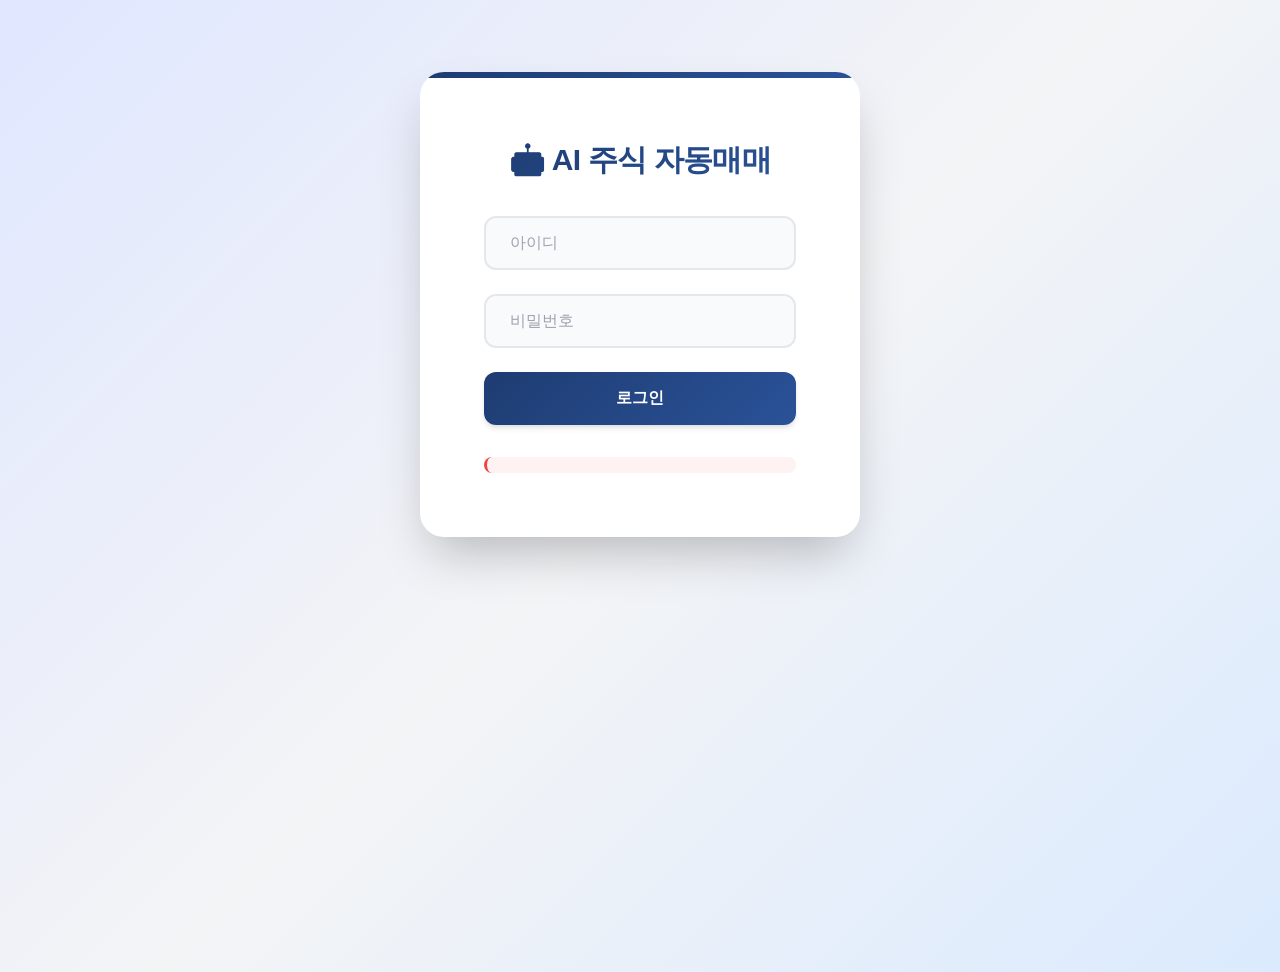
==== frontend/index.html @ d91a64de "feat: DART API 통합 및 프로젝트 구조 정리 ## 주요 변경사항  ### 1. DART API 재무제표 분석 시스템 구현 - 종목 검색 및 자동완성 기능 (2글자 이상)" ====
<!DOCTYPE html>
<html lang="ko">
<head>
    <meta charset="UTF-8">
    <meta name="viewport" content="width=device-width, initial-scale=1.0">
    <title>AI 주식 자동매매 시스템</title>

    <!-- Google Fonts - Inter for modern typography -->
    <link rel="preconnect" href="https://fonts.googleapis.com">
    <link rel="preconnect" href="https://fonts.gstatic.com" crossorigin>
    <link href="https://fonts.googleapis.com/css2?family=Inter:wght@300;400;500;600;700;800&display=swap" rel="stylesheet">

    <!-- Design System CSS (in order) -->
    <link rel="stylesheet" href="../design-tokens.css">
    <link rel="stylesheet" href="../components.css">
    <link rel="stylesheet" href="styles.css">
</head>
<body>
    <!-- 로그인 페이지 -->
    <div id="loginPage" class="page active">
        <div class="login-container">
            <h1>🤖 AI 주식 자동매매</h1>
            <div class="login-form">
                <input type="text" id="username" placeholder="아이디" autocomplete="username">
                <input type="password" id="password" placeholder="비밀번호" autocomplete="current-password">
                <button onclick="login()">로그인</button>
                <div id="loginError" class="error-message"></div>
            </div>
        </div>
    </div>

    <!-- 메인 대시보드 -->
    <div id="mainPage" class="page">
        <nav class="navbar">
            <h1>🤖 AI 주식 자동매매</h1>
            <div class="nav-buttons">
                <button onclick="showTab('dashboard')">대시보드</button>
                <button onclick="showTab('trading')">매매</button>
                <button onclick="showTab('recommendations')">추천 종목</button>
                <button onclick="showTab('strategy')">전략 설정</button>
                <button onclick="showTab('news')">뉴스</button>
                <button onclick="showTab('other')">기타</button>
                <button onclick="logout()">로그아웃</button>
            </div>
        </nav>

        <!-- 대시보드 탭 -->
        <div id="dashboardTab" class="tab active">
            <div class="container">
                <h2>📊 계좌 정보</h2>
                <div class="account-summary" id="accountSummary">
                    <div class="summary-card">
                        <h3>💰 총 평가금액</h3>
                        <p id="totalValue">-</p>
                    </div>
                    <div class="summary-card">
                        <h3>💵 예수금</h3>
                        <p id="cashBalance">-</p>
                    </div>
                    <div class="summary-card">
                        <h3>📈 총 손익</h3>
                        <p id="totalProfitLoss">-</p>
                    </div>
                </div>

                <h2>📦 보유 종목</h2>
                <button onclick="loadPositions()" class="refresh-btn">새로고침</button>
                <div class="positions-list" id="positionsList">
                    <p class="loading">데이터 로딩 중...</p>
                </div>
            </div>
        </div>

        <!-- 매매 탭 -->
        <div id="tradingTab" class="tab">
            <div class="container">
                <h2>🔍 종목 분석 및 매매</h2>

                <div class="trading-form">
                    <h3>매수 분석</h3>
                    <input type="text" id="buyStockCode" placeholder="종목코드 (예: 005930)">
                    <input type="text" id="buyStockName" placeholder="종목명 (예: 삼성전자)">
                    <button onclick="analyzeBuy()">AI 매수 분석</button>

                    <div id="buyAnalysisResult" class="analysis-result"></div>

                    <div id="buyExecuteSection" class="execute-section" style="display: none;">
                        <h4>매수 실행</h4>
                        <input type="number" id="buyQuantity" placeholder="수량">
                        <input type="number" id="buyPrice" placeholder="가격 (0 = 시장가)">
                        <button onclick="executeBuy()" class="execute-btn">매수 실행</button>
                    </div>
                </div>

                <hr>

                <div class="trading-form">
                    <h3>매도 분석</h3>
                    <p>보유 종목 목록에서 선택하세요:</p>
                    <select id="sellPositionSelect" onchange="loadPositionForSell()">
                        <option value="">종목 선택</option>
                    </select>
                    <button onclick="analyzeSell()">AI 매도 분석</button>

                    <div id="sellAnalysisResult" class="analysis-result"></div>

                    <div id="sellExecuteSection" class="execute-section" style="display: none;">
                        <h4>매도 실행</h4>
                        <input type="number" id="sellQuantity" placeholder="수량">
                        <input type="number" id="sellPrice" placeholder="가격 (0 = 시장가)">
                        <button onclick="executeSell()" class="execute-btn sell-btn">매도 실행</button>
                    </div>
                </div>
            </div>
        </div>

        <!-- 추천 종목 탭 -->
        <div id="recommendationsTab" class="tab">
            <div class="container">
                <h2>💡 AI 추천 종목</h2>
                <button onclick="loadRecommendations()" class="refresh-btn">추천 종목 분석</button>

                <div id="recommendationsContainer" class="recommendations-container">
                    <p class="loading">추천 종목 분석 버튼을 클릭해주세요.</p>
                </div>
            </div>
        </div>

        <!-- 전략 설정 탭 -->
        <div id="strategyTab" class="tab">
            <div class="container">
                <h2>🎯 매매 전략 설정</h2>

                <!-- 전략 기간별 서브 탭 -->
                <div class="strategy-tabs">
                    <button class="strategy-tab-btn active" onclick="showStrategySubTab('short')">⚡ 단기 매매</button>
                    <button class="strategy-tab-btn" onclick="showStrategySubTab('medium')">📊 중기 매매</button>
                    <button class="strategy-tab-btn" onclick="showStrategySubTab('long')">📈 장기 매매</button>
                </div>

                <!-- 단기 매매 전략 -->
                <div id="shortStrategyTab" class="strategy-content active">
                    <h3>⚡ 단기 매매 전략</h3>

                    <div class="strategy-type-section">
                        <h4>1. 데이트레이딩 (Day Trading)</h4>
                        <div class="strategy-explanation">
                            <p><strong>개요:</strong> 당일 매수와 매도를 완결하는 초단기 매매 전략입니다. 장중 가격 변동을 활용하여 수익을 추구합니다.</p>

                            <p><strong>특징:</strong></p>
                            <ul>
                                <li>보유 기간: 몇 분 ~ 몇 시간 (당일 청산)</li>
                                <li>목표 수익률: 1~3%</li>
                                <li>거래 빈도: 매우 높음 (하루 여러 번)</li>
                                <li>리스크 수준: 중간 (빠른 손절 필요)</li>
                            </ul>

                            <p><strong>주요 지표:</strong></p>
                            <ul>
                                <li>실시간 가격 움직임 (틱 차트)</li>
                                <li>거래량 급증 포착</li>
                                <li>단기 이동평균선 (5분, 15분)</li>
                                <li>호가창 분석 (매수/매도 잔량)</li>
                            </ul>

                            <div class="strategy-settings">
                                <h5>⚙️ 데이트레이딩 설정</h5>
                                <div class="setting-group">
                                    <label>목표 수익률 (%):</label>
                                    <input type="number" id="daytrading_target" min="0.5" max="10" step="0.5" value="2">
                                    <span class="setting-help">목표 수익률 도달 시 익절</span>
                                </div>
                                <div class="setting-group">
                                    <label>손절 기준 (%):</label>
                                    <input type="number" id="daytrading_stoploss" min="-10" max="0" step="0.5" value="-1">
                                    <span class="setting-help">손실률 도달 시 즉시 손절</span>
                                </div>
                                <div class="setting-group">
                                    <label>거래량 증가율 임계값 (%):</label>
                                    <input type="number" id="daytrading_volume" min="50" max="500" step="50" value="200">
                                    <span class="setting-help">평균 거래량 대비 증가율</span>
                                </div>
                                <div class="setting-group">
                                    <label>최대 보유 시간 (분):</label>
                                    <input type="number" id="daytrading_maxtime" min="30" max="360" step="30" value="240">
                                    <span class="setting-help">이 시간 경과 시 강제 청산</span>
                                </div>
                            </div>
                        </div>
                    </div>

                    <div class="strategy-type-section">
                        <h4>2. 스캘핑 (Scalping)</h4>
                        <div class="strategy-explanation">
                            <p><strong>개요:</strong> 수초~수분 내 작은 가격 변동으로 반복 수익을 추구하는 초단기 매매입니다.</p>

                            <p><strong>특징:</strong></p>
                            <ul>
                                <li>보유 기간: 수초 ~ 수분</li>
                                <li>목표 수익률: 0.1~1%</li>
                                <li>거래 빈도: 매우 매우 높음 (하루 수십~수백 번)</li>
                                <li>리스크 수준: 낮음 (매우 짧은 보유)</li>
                            </ul>

                            <p><strong>주요 지표:</strong></p>
                            <ul>
                                <li>호가 스프레드 분석</li>
                                <li>초단기 가격 모멘텀</li>
                                <li>체결 강도</li>
                                <li>1분/3분 차트</li>
                            </ul>

                            <div class="strategy-settings">
                                <h5>⚙️ 스캘핑 설정</h5>
                                <div class="setting-group">
                                    <label>목표 수익률 (%):</label>
                                    <input type="number" id="scalping_target" min="0.1" max="3" step="0.1" value="0.5">
                                    <span class="setting-help">작은 수익을 반복적으로 획득</span>
                                </div>
                                <div class="setting-group">
                                    <label>손절 기준 (%):</label>
                                    <input type="number" id="scalping_stoploss" min="-3" max="0" step="0.1" value="-0.3">
                                    <span class="setting-help">빠른 손절이 핵심</span>
                                </div>
                                <div class="setting-group">
                                    <label>최대 보유 시간 (초):</label>
                                    <input type="number" id="scalping_maxtime" min="30" max="600" step="30" value="180">
                                    <span class="setting-help">초단위로 관리</span>
                                </div>
                                <div class="setting-group">
                                    <label>호가 스프레드 최대값 (원):</label>
                                    <input type="number" id="scalping_spread" min="10" max="1000" step="10" value="100">
                                    <span class="setting-help">스프레드가 너무 크면 진입 안함</span>
                                </div>
                            </div>
                        </div>
                    </div>

                    <div class="strategy-type-section">
                        <h4>3. 스윙 트레이딩 (Swing Trading)</h4>
                        <div class="strategy-explanation">
                            <p><strong>개요:</strong> 수일~수주간 가격의 스윙(변동)을 포착하여 수익을 추구하는 전략입니다.</p>

                            <p><strong>특징:</strong></p>
                            <ul>
                                <li>보유 기간: 2일 ~ 2주</li>
                                <li>목표 수익률: 5~15%</li>
                                <li>거래 빈도: 보통 (주 1~3회)</li>
                                <li>리스크 수준: 중간</li>
                            </ul>

                            <p><strong>주요 지표:</strong></p>
                            <ul>
                                <li>일봉 차트 분석</li>
                                <li>이동평균선 (20일, 60일)</li>
                                <li>RSI, MACD 등 기술적 지표</li>
                                <li>지지선/저항선</li>
                                <li>패턴 분석 (삼각수렴, 헤드앤숄더 등)</li>
                            </ul>

                            <div class="strategy-settings">
                                <h5>⚙️ 스윙 트레이딩 설정</h5>
                                <div class="setting-group">
                                    <label>목표 수익률 (%):</label>
                                    <input type="number" id="swing_target" min="3" max="30" step="1" value="10">
                                    <span class="setting-help">중기 목표 수익률</span>
                                </div>
                                <div class="setting-group">
                                    <label>손절 기준 (%):</label>
                                    <input type="number" id="swing_stoploss" min="-20" max="0" step="1" value="-5">
                                    <span class="setting-help">추세 이탈 시 손절</span>
                                </div>
                                <div class="setting-group">
                                    <label>최대 보유 일수:</label>
                                    <input type="number" id="swing_maxdays" min="1" max="30" step="1" value="14">
                                    <span class="setting-help">이 기간 경과 시 재평가</span>
                                </div>
                                <div class="setting-group">
                                    <label>RSI 과매수 기준:</label>
                                    <input type="number" id="swing_rsi_high" min="60" max="90" step="5" value="70">
                                    <span class="setting-help">RSI가 이 값 이상이면 과매수</span>
                                </div>
                                <div class="setting-group">
                                    <label>RSI 과매도 기준:</label>
                                    <input type="number" id="swing_rsi_low" min="10" max="40" step="5" value="30">
                                    <span class="setting-help">RSI가 이 값 이하이면 과매도</span>
                                </div>
                            </div>
                        </div>
                    </div>
                </div>

                <!-- 중기 매매 전략 -->
                <div id="mediumStrategyTab" class="strategy-content">
                    <h3>📊 중기 매매 전략</h3>

                    <div class="strategy-type-section">
                        <h4>1. 추세 추종 전략 (Trend Following)</h4>
                        <div class="strategy-explanation">
                            <p><strong>개요:</strong> 확립된 추세를 따라가며 중기적 수익을 추구하는 전략입니다.</p>

                            <p><strong>특징:</strong></p>
                            <ul>
                                <li>보유 기간: 2주 ~ 3개월</li>
                                <li>목표 수익률: 15~30%</li>
                                <li>거래 빈도: 낮음 (월 1~2회)</li>
                                <li>리스크 수준: 중간~높음</li>
                            </ul>

                            <p><strong>주요 지표:</strong></p>
                            <ul>
                                <li>중기 이동평균선 (60일, 120일)</li>
                                <li>추세선 분석</li>
                                <li>거래량 추세</li>
                                <li>주봉/월봉 차트</li>
                            </ul>

                            <div class="strategy-settings">
                                <h5>⚙️ 추세 추종 설정</h5>
                                <div class="setting-group">
                                    <label>목표 수익률 (%):</label>
                                    <input type="number" id="trend_target" min="10" max="50" step="5" value="20">
                                    <span class="setting-help">중기 목표</span>
                                </div>
                                <div class="setting-group">
                                    <label>손절 기준 (%):</label>
                                    <input type="number" id="trend_stoploss" min="-30" max="0" step="1" value="-10">
                                    <span class="setting-help">추세 전환 시 손절</span>
                                </div>
                                <div class="setting-group">
                                    <label>최대 보유 기간 (주):</label>
                                    <input type="number" id="trend_maxweeks" min="2" max="24" step="1" value="12">
                                    <span class="setting-help">주 단위 관리</span>
                                </div>
                                <div class="setting-group">
                                    <label>이동평균선 단기 (일):</label>
                                    <input type="number" id="trend_ma_short" min="10" max="100" step="10" value="60">
                                    <span class="setting-help">단기 추세 파악</span>
                                </div>
                                <div class="setting-group">
                                    <label>이동평균선 장기 (일):</label>
                                    <input type="number" id="trend_ma_long" min="100" max="300" step="20" value="120">
                                    <span class="setting-help">장기 추세 파악</span>
                                </div>
                            </div>
                        </div>
                    </div>

                    <div class="strategy-type-section">
                        <h4>2. 모멘텀 전략 (Momentum Strategy)</h4>
                        <div class="strategy-explanation">
                            <p><strong>개요:</strong> 강한 상승세를 보이는 종목에 투자하여 모멘텀을 활용합니다.</p>

                            <p><strong>특징:</strong></p>
                            <ul>
                                <li>보유 기간: 1주 ~ 2개월</li>
                                <li>목표 수익률: 20~40%</li>
                                <li>거래 빈도: 보통</li>
                                <li>리스크 수준: 높음</li>
                            </ul>

                            <p><strong>주요 지표:</strong></p>
                            <ul>
                                <li>상대 강도 (RS)</li>
                                <li>가격 모멘텀</li>
                                <li>거래량 폭증</li>
                                <li>신고가 갱신</li>
                            </ul>

                            <div class="strategy-settings">
                                <h5>⚙️ 모멘텀 전략 설정</h5>
                                <div class="setting-group">
                                    <label>목표 수익률 (%):</label>
                                    <input type="number" id="momentum_target" min="15" max="100" step="5" value="30">
                                    <span class="setting-help">공격적 목표</span>
                                </div>
                                <div class="setting-group">
                                    <label>손절 기준 (%):</label>
                                    <input type="number" id="momentum_stoploss" min="-30" max="0" step="1" value="-12">
                                    <span class="setting-help">변동성 고려한 손절</span>
                                </div>
                                <div class="setting-group">
                                    <label>모멘텀 기간 (일):</label>
                                    <input type="number" id="momentum_period" min="10" max="90" step="10" value="30">
                                    <span class="setting-help">이 기간 동안의 수익률로 모멘텀 측정</span>
                                </div>
                                <div class="setting-group">
                                    <label>최소 모멘텀 (%):</label>
                                    <input type="number" id="momentum_threshold" min="5" max="50" step="5" value="15">
                                    <span class="setting-help">진입 최소 조건</span>
                                </div>
                            </div>
                        </div>
                    </div>
                </div>

                <!-- 장기 매매 전략 -->
                <div id="longStrategyTab" class="strategy-content">
                    <h3>📈 장기 매매 전략</h3>

                    <div class="strategy-type-section">
                        <h4>1. 가치 투자 (Value Investing)</h4>
                        <div class="strategy-explanation">
                            <p><strong>개요:</strong> 기업의 내재 가치 대비 저평가된 종목을 발굴하여 장기 보유합니다.</p>

                            <p><strong>특징:</strong></p>
                            <ul>
                                <li>보유 기간: 6개월 ~ 수년</li>
                                <li>목표 수익률: 50~200%</li>
                                <li>거래 빈도: 매우 낮음 (분기 1~2회)</li>
                                <li>리스크 수준: 낮음~중간</li>
                            </ul>

                            <p><strong>주요 지표:</strong></p>
                            <ul>
                                <li>PER (주가수익비율)</li>
                                <li>PBR (주가순자산비율)</li>
                                <li>ROE (자기자본이익률)</li>
                                <li>배당수익률</li>
                                <li>재무제표 분석</li>
                            </ul>

                            <div class="strategy-settings">
                                <h5>⚙️ 가치 투자 설정</h5>
                                <div class="setting-group">
                                    <label>목표 수익률 (%):</label>
                                    <input type="number" id="value_target" min="30" max="300" step="10" value="100">
                                    <span class="setting-help">장기 목표</span>
                                </div>
                                <div class="setting-group">
                                    <label>손절 기준 (%):</label>
                                    <input type="number" id="value_stoploss" min="-50" max="0" step="5" value="-30">
                                    <span class="setting-help">펀더멘털 훼손 시</span>
                                </div>
                                <div class="setting-group">
                                    <label>최대 PER:</label>
                                    <input type="number" id="value_per_max" min="5" max="30" step="1" value="15">
                                    <span class="setting-help">이 값 이하일 때 저평가로 판단</span>
                                </div>
                                <div class="setting-group">
                                    <label>최대 PBR:</label>
                                    <input type="number" id="value_pbr_max" min="0.5" max="3" step="0.1" value="1.5">
                                    <span class="setting-help">순자산 대비 저평가 기준</span>
                                </div>
                                <div class="setting-group">
                                    <label>최소 ROE (%):</label>
                                    <input type="number" id="value_roe_min" min="5" max="30" step="1" value="10">
                                    <span class="setting-help">수익성 기준</span>
                                </div>
                                <div class="setting-group">
                                    <label>최소 배당수익률 (%):</label>
                                    <input type="number" id="value_dividend_min" min="0" max="10" step="0.5" value="2">
                                    <span class="setting-help">배당 선호도</span>
                                </div>
                            </div>
                        </div>
                    </div>

                    <div class="strategy-type-section">
                        <h4>2. 성장주 투자 (Growth Investing)</h4>
                        <div class="strategy-explanation">
                            <p><strong>개요:</strong> 높은 성장 잠재력을 가진 기업에 장기 투자합니다.</p>

                            <p><strong>특징:</strong></p>
                            <ul>
                                <li>보유 기간: 1년 ~ 수년</li>
                                <li>목표 수익률: 100~500%</li>
                                <li>거래 빈도: 매우 낮음</li>
                                <li>리스크 수준: 중간~높음</li>
                            </ul>

                            <p><strong>주요 지표:</strong></p>
                            <ul>
                                <li>매출 성장률</li>
                                <li>영업이익 증가율</li>
                                <li>시장 점유율 확대</li>
                                <li>신기술/신제품 개발</li>
                                <li>산업 성장성</li>
                            </ul>

                            <div class="strategy-settings">
                                <h5>⚙️ 성장주 투자 설정</h5>
                                <div class="setting-group">
                                    <label>목표 수익률 (%):</label>
                                    <input type="number" id="growth_target" min="50" max="1000" step="50" value="200">
                                    <span class="setting-help">장기 고수익 목표</span>
                                </div>
                                <div class="setting-group">
                                    <label>손절 기준 (%):</label>
                                    <input type="number" id="growth_stoploss" min="-50" max="0" step="5" value="-40">
                                    <span class="setting-help">성장 스토리 붕괴 시</span>
                                </div>
                                <div class="setting-group">
                                    <label>최소 매출 성장률 (%):</label>
                                    <input type="number" id="growth_revenue_min" min="10" max="100" step="5" value="20">
                                    <span class="setting-help">연평균 매출 성장률</span>
                                </div>
                                <div class="setting-group">
                                    <label>최소 영업이익 성장률 (%):</label>
                                    <input type="number" id="growth_profit_min" min="15" max="150" step="5" value="30">
                                    <span class="setting-help">수익성 개선 속도</span>
                                </div>
                                <div class="setting-group">
                                    <label>최소 보유 기간 (개월):</label>
                                    <input type="number" id="growth_min_holding" min="6" max="60" step="6" value="12">
                                    <span class="setting-help">단기 변동 무시</span>
                                </div>
                            </div>
                        </div>
                    </div>

                    <div class="strategy-type-section">
                        <h4>3. 배당 투자 (Dividend Investing)</h4>
                        <div class="strategy-explanation">
                            <p><strong>개요:</strong> 안정적인 배당 수익과 복리 효과를 추구하는 장기 전략입니다.</p>

                            <p><strong>특징:</strong></p>
                            <ul>
                                <li>보유 기간: 2년 ~ 영구 보유</li>
                                <li>목표 수익률: 연 8~15% (배당 포함)</li>
                                <li>거래 빈도: 극히 낮음</li>
                                <li>리스크 수준: 낮음</li>
                            </ul>

                            <p><strong>주요 지표:</strong></p>
                            <ul>
                                <li>배당수익률</li>
                                <li>배당 성장률</li>
                                <li>배당 지급 이력</li>
                                <li>현금흐름 안정성</li>
                            </ul>

                            <div class="strategy-settings">
                                <h5>⚙️ 배당 투자 설정</h5>
                                <div class="setting-group">
                                    <label>최소 배당수익률 (%):</label>
                                    <input type="number" id="dividend_yield_min" min="2" max="10" step="0.5" value="4">
                                    <span class="setting-help">진입 기준</span>
                                </div>
                                <div class="setting-group">
                                    <label>배당성향 최소 (%):</label>
                                    <input type="number" id="dividend_payout_min" min="20" max="80" step="10" value="30">
                                    <span class="setting-help">배당 지속 가능성</span>
                                </div>
                                <div class="setting-group">
                                    <label>배당성향 최대 (%):</label>
                                    <input type="number" id="dividend_payout_max" min="40" max="100" step="10" value="70">
                                    <span class="setting-help">너무 높으면 위험</span>
                                </div>
                                <div class="setting-group">
                                    <label>최소 배당 지급 연수:</label>
                                    <input type="number" id="dividend_years_min" min="3" max="30" step="1" value="5">
                                    <span class="setting-help">배당 안정성 확인</span>
                                </div>
                            </div>
                        </div>
                    </div>
                </div>

                <div class="strategy-actions">
                    <button onclick="saveAllStrategySettings()" class="save-btn">💾 모든 전략 설정 저장</button>
                    <button onclick="loadAllStrategySettings()" class="refresh-btn">🔄 설정 불러오기</button>
                    <button onclick="resetAllStrategySettings()" class="reset-btn">↺ 기본값으로 초기화</button>
                </div>

                <div id="strategySettingsMessage" class="settings-message"></div>

                <div class="strategy-info">
                    <h3>ℹ️ 전략 선택 가이드</h3>
                    <ul>
                        <li><strong>단기 매매:</strong> 활발한 시장 참여와 빠른 의사결정이 필요합니다. 거래 비용과 세금을 고려해야 합니다.</li>
                        <li><strong>중기 매매:</strong> 추세를 따르며 적절한 타이밍에 진입/청산합니다. 인내심이 필요합니다.</li>
                        <li><strong>장기 매매:</strong> 기업의 펀더멘털을 중시하며, 단기 변동에 흔들리지 않는 투자 철학이 필요합니다.</li>
                        <li>각 전략은 독립적으로 사용하거나, 포트폴리오를 분산하여 병행할 수 있습니다.</li>
                        <li>본인의 투자 성향, 가용 시간, 리스크 허용도를 고려하여 선택하세요.</li>
                    </ul>
                </div>

                <h2>⚙️ 기본 전략 변수 설정</h2>

                <div class="strategy-section">
                    <h3>💰 매수 전략</h3>
                    <div class="strategy-explanation">
                        <h4>전략 개요</h4>
                        <p>AI 기반 매수 전략은 Claude AI를 활용하여 실시간 시장 데이터와 기술적 지표를 분석합니다.</p>

                        <h4>주요 판단 근거</h4>
                        <ul>
                            <li><strong>기술적 분석:</strong> 현재가, 등락률, 거래량, 고가/저가/시가 등을 종합 분석</li>
                            <li><strong>거래량 분석:</strong> 비정상적인 거래량 증가 또는 감소 패턴 감지</li>
                            <li><strong>가격 추세:</strong> 단기/중기 가격 추세와 모멘텀 평가</li>
                            <li><strong>리스크 관리:</strong> 계좌 잔고, 최대 포지션 크기, 분산 투자 원칙 준수</li>
                            <li><strong>시장 상황:</strong> 전반적인 시장 심리와 뉴스 반영</li>
                        </ul>

                        <h4>매수 조건</h4>
                        <ul>
                            <li>계좌 잔고 내에서 매수 가능</li>
                            <li>최대 포지션 크기를 초과하지 않음</li>
                            <li>최대 보유 종목 수를 초과하지 않음</li>
                            <li>기술적 지표가 긍정적</li>
                            <li>리스크 대비 기대 수익률이 적절</li>
                        </ul>
                    </div>
                </div>

                <div class="strategy-section">
                    <h3>💸 매도 전략</h3>
                    <div class="strategy-explanation">
                        <h4>전략 개요</h4>
                        <p>보유 종목의 수익률과 시장 상황을 실시간 분석하여 최적의 매도 타이밍을 제안합니다.</p>

                        <h4>주요 판단 근거</h4>
                        <ul>
                            <li><strong>수익률 분석:</strong> 현재 수익률과 목표 수익률 비교</li>
                            <li><strong>손익 관리:</strong> 손절선과 익절선 기준 적용</li>
                            <li><strong>추세 분석:</strong> 가격 추세 전환 신호 감지</li>
                            <li><strong>기술적 지표:</strong> 매도 시그널 확인</li>
                            <li><strong>리스크 평가:</strong> 손실 확대 가능성 판단</li>
                        </ul>

                        <h4>매도 전략 유형</h4>
                        <ul>
                            <li><strong>익절 (Take Profit):</strong> 수익률 10% 이상 달성하고 추세 약화 시</li>
                            <li><strong>손절 (Stop Loss):</strong> 손실률 7% 이상 도달 시 (기본값)</li>
                            <li><strong>부분 매도:</strong> 수익은 나지만 불확실성이 높은 경우</li>
                            <li><strong>긴급 매도:</strong> 급격한 악재 발생 시 즉시 청산</li>
                        </ul>

                        <h4>긴급도 단계</h4>
                        <ul>
                            <li><strong>HIGH:</strong> 즉시 매도 권장 (손절선 돌파, 급격한 하락)</li>
                            <li><strong>MEDIUM:</strong> 신중한 매도 검토 필요 (추세 약화)</li>
                            <li><strong>LOW:</strong> 보유 지속 가능 (안정적인 상태)</li>
                        </ul>
                    </div>
                </div>

                <h2>⚙️ 전략 변수 설정</h2>

                <div class="settings-section">
                    <div class="setting-card">
                        <h4>📊 포지션 관리</h4>
                        <div class="setting-item">
                            <label for="maxPositions">최대 보유 종목 수:</label>
                            <input type="number" id="maxPositions" min="1" max="20" value="5">
                            <span class="setting-help">동시에 보유할 수 있는 최대 종목 수</span>
                        </div>
                        <div class="setting-item">
                            <label for="maxPositionSize">최대 포지션 크기 (원):</label>
                            <input type="number" id="maxPositionSize" min="100000" max="50000000" step="100000" value="5000000">
                            <span class="setting-help">한 종목당 최대 투자 금액</span>
                        </div>
                    </div>

                    <div class="setting-card">
                        <h4>📈 매수 파라미터</h4>
                        <div class="setting-item">
                            <label for="buyConfidenceThreshold">최소 신뢰도 (%):</label>
                            <input type="number" id="buyConfidenceThreshold" min="0" max="100" value="70">
                            <span class="setting-help">AI 분석 신뢰도가 이 값 이상일 때만 매수</span>
                        </div>
                        <div class="setting-item">
                            <label for="maxBuyAmount">최대 매수 금액 (원):</label>
                            <input type="number" id="maxBuyAmount" min="100000" max="10000000" step="100000" value="3000000">
                            <span class="setting-help">한 번에 매수할 수 있는 최대 금액</span>
                        </div>
                    </div>

                    <div class="setting-card">
                        <h4>📉 매도 파라미터</h4>
                        <div class="setting-item">
                            <label for="stopLossRate">손절 비율 (%):</label>
                            <input type="number" id="stopLossRate" min="-20" max="0" step="0.5" value="-7">
                            <span class="setting-help">이 손실률 도달 시 자동 손절 (-7% = -7)</span>
                        </div>
                        <div class="setting-item">
                            <label for="takeProfitRate">익절 비율 (%):</label>
                            <input type="number" id="takeProfitRate" min="0" max="100" step="1" value="15">
                            <span class="setting-help">이 수익률 도달 시 익절 고려</span>
                        </div>
                        <div class="setting-item">
                            <label for="sellConfidenceThreshold">최소 신뢰도 (%):</label>
                            <input type="number" id="sellConfidenceThreshold" min="0" max="100" value="60">
                            <span class="setting-help">AI 매도 분석 신뢰도가 이 값 이상일 때만 매도</span>
                        </div>
                    </div>

                    <div class="setting-card">
                        <h4>🤖 AI 모델 설정</h4>
                        <div class="setting-item">
                            <label for="aiModel">AI 모델:</label>
                            <select id="aiModel">
                                <option value="claude-sonnet-4-5-20250929" selected>Claude Sonnet 4.5 (권장)</option>
                                <option value="claude-3-5-sonnet-20241022">Claude 3.5 Sonnet</option>
                                <option value="claude-3-opus-20240229">Claude 3 Opus</option>
                            </select>
                            <span class="setting-help">사용할 Claude AI 모델 선택</span>
                        </div>
                        <div class="setting-item">
                            <label for="maxTokens">최대 토큰 수:</label>
                            <input type="number" id="maxTokens" min="500" max="4000" step="100" value="2000">
                            <span class="setting-help">AI 분석 응답의 최대 길이</span>
                        </div>
                    </div>

                    <div class="setting-actions">
                        <button onclick="saveStrategySettings()" class="save-btn">💾 설정 저장</button>
                        <button onclick="loadStrategySettings()" class="refresh-btn">🔄 설정 불러오기</button>
                        <button onclick="resetStrategySettings()" class="reset-btn">↺ 기본값으로 초기화</button>
                    </div>

                    <div id="settingsMessage" class="settings-message"></div>
                </div>

                <div class="strategy-info">
                    <h3>ℹ️ 참고 사항</h3>
                    <ul>
                        <li>설정값은 브라우저에 로컬로 저장되며, 백엔드에도 동기화됩니다.</li>
                        <li>너무 공격적인 설정은 큰 손실을 초래할 수 있으니 신중하게 조정하세요.</li>
                        <li>손절 비율은 음수로 입력합니다 (예: -7% 손절 = -7)</li>
                        <li>설정 변경 후 반드시 '설정 저장' 버튼을 눌러주세요.</li>
                        <li>기본 설정은 보수적인 전략으로 설계되어 있습니다.</li>
                    </ul>
                </div>
            </div>
        </div>

        <!-- 뉴스 탭 -->
        <div id="newsTab" class="tab">
            <div class="container">
                <h2>📰 뉴스 센터</h2>
                <button onclick="loadAllNews()" class="refresh-btn">전체 새로고침</button>

                <!-- 뉴스 카테고리 탭 -->
                <div class="news-category-tabs">
                    <button class="news-tab-btn active" onclick="showNewsCategory('popular')">🔥 인기 뉴스</button>
                    <button class="news-tab-btn" onclick="showNewsCategory('economy')">💼 경제</button>
                    <button class="news-tab-btn" onclick="showNewsCategory('stock')">📈 증시</button>
                    <button class="news-tab-btn" onclick="showNewsCategory('tech')">💻 IT/기술</button>
                    <button class="news-tab-btn" onclick="showNewsCategory('international')">🌍 국제</button>
                    <button class="news-tab-btn" onclick="showNewsCategory('industry')">🏭 산업</button>
                </div>

                <!-- 인기 뉴스 -->
                <div id="popularNewsContent" class="news-category-content active">
                    <h3>🔥 인기 뉴스</h3>
                    <div id="popularNewsList" class="news-list">
                        <p class="loading">인기 뉴스 로딩 중...</p>
                    </div>
                </div>

                <!-- 경제 뉴스 -->
                <div id="economyNewsContent" class="news-category-content">
                    <h3>💼 경제 뉴스</h3>
                    <div id="economyNewsList" class="news-list">
                        <p class="loading">경제 뉴스 로딩 중...</p>
                    </div>
                </div>

                <!-- 증시 뉴스 -->
                <div id="stockNewsContent" class="news-category-content">
                    <h3>📈 증시 뉴스</h3>
                    <div id="stockNewsList" class="news-list">
                        <p class="loading">증시 뉴스 로딩 중...</p>
                    </div>
                </div>

                <!-- IT/기술 뉴스 -->
                <div id="techNewsContent" class="news-category-content">
                    <h3>💻 IT/기술 뉴스</h3>
                    <div id="techNewsList" class="news-list">
                        <p class="loading">IT/기술 뉴스 로딩 중...</p>
                    </div>
                </div>

                <!-- 국제 뉴스 -->
                <div id="internationalNewsContent" class="news-category-content">
                    <h3>🌍 국제 뉴스</h3>
                    <div id="internationalNewsList" class="news-list">
                        <p class="loading">국제 뉴스 로딩 중...</p>
                    </div>
                </div>

                <!-- 산업 뉴스 -->
                <div id="industryNewsContent" class="news-category-content">
                    <h3>🏭 산업 뉴스</h3>
                    <div id="industryNewsList" class="news-list">
                        <p class="loading">산업 뉴스 로딩 중...</p>
                    </div>
                </div>

                <h2>📊 시장 심리 분석</h2>
                <div id="marketSentiment" class="sentiment-container">
                    <p class="loading">분석 중...</p>
                </div>
            </div>
        </div>

        <!-- 기타 탭 -->
        <div id="otherTab" class="tab">
            <div class="container">
                <h2>🔍 시장 정보 분석</h2>

                <!-- 서브 탭 네비게이션 -->
                <div class="sub-nav">
                    <button class="sub-nav-btn active" onclick="showOtherSubTab('politicians')">
                        🏛️ 정치인 주식
                    </button>
                    <button class="sub-nav-btn" onclick="showOtherSubTab('stocknear')">
                        📊 StockNear
                    </button>
                    <button class="sub-nav-btn" onclick="showOtherSubTab('analysis')">
                        📈 StockAnalysis
                    </button>
                    <button class="sub-nav-btn" onclick="showOtherSubTab('charts')">
                        📉 ChartExchange
                    </button>
                </div>

                <!-- 정치인 주식 거래 (Capitol Trades) -->
                <div id="politiciansSubTab" class="sub-tab active">
                    <div class="section-header">
                        <h3>🏛️ 미국 정치인 주식 거래 현황</h3>
                        <button onclick="loadPoliticianTrades()" class="refresh-btn">새로고침</button>
                    </div>

                    <div class="filter-section">
                        <select id="politicianFilter" onchange="filterPoliticianData()">
                            <option value="all">전체 정치인</option>
                            <option value="nancy-pelosi">Nancy Pelosi</option>
                            <option value="paul-pelosi">Paul Pelosi</option>
                        </select>
                        <select id="tradeTypeFilter" onchange="filterPoliticianData()">
                            <option value="all">전체 거래</option>
                            <option value="purchase">매수</option>
                            <option value="sale">매도</option>
                        </select>
                    </div>

                    <div id="politicianTradesContent" class="data-content">
                        <p class="loading">정치인 거래 데이터 로딩 중...</p>
                    </div>
                </div>

                <!-- StockNear 데이터 -->
                <div id="stocknearSubTab" class="sub-tab">
                    <div class="section-header">
                        <h3>📊 StockNear 실시간 데이터</h3>
                        <button onclick="loadStockNearData()" class="refresh-btn">새로고침</button>
                    </div>

                    <div class="info-cards">
                        <div class="info-card">
                            <h4>📈 인기 종목</h4>
                            <div id="stocknearTrending" class="card-content">
                                <p class="loading">로딩 중...</p>
                            </div>
                        </div>
                        <div class="info-card">
                            <h4>🔥 거래량 급증</h4>
                            <div id="stocknearVolume" class="card-content">
                                <p class="loading">로딩 중...</p>
                            </div>
                        </div>
                        <div class="info-card">
                            <h4>💰 내부자 거래</h4>
                            <div id="stocknearInsider" class="card-content">
                                <p class="loading">로딩 중...</p>
                            </div>
                        </div>
                    </div>

                    <div id="stocknearDetailContent" class="data-content">
                        <p class="loading">StockNear 데이터 로딩 중...</p>
                    </div>
                </div>

                <!-- StockAnalysis 데이터 -->
                <div id="analysisSubTab" class="sub-tab">
                    <div class="section-header">
                        <h3>📈 StockAnalysis 종합 분석</h3>
                        <button onclick="loadStockAnalysisData()" class="refresh-btn">새로고침</button>
                    </div>

                    <div class="search-section">
                        <input type="text" id="analysisStockSearch" placeholder="종목 검색 (예: AAPL, TSLA)">
                        <button onclick="searchStockAnalysis()">검색</button>
                    </div>

                    <div class="info-cards">
                        <div class="info-card">
                            <h4>🎯 주요 지표</h4>
                            <div id="analysisMetrics" class="card-content">
                                <p class="loading">로딩 중...</p>
                            </div>
                        </div>
                        <div class="info-card">
                            <h4>💼 재무 정보</h4>
                            <div id="analysisFinancials" class="card-content">
                                <p class="loading">로딩 중...</p>
                            </div>
                        </div>
                        <div class="info-card">
                            <h4>📊 밸류에이션</h4>
                            <div id="analysisValuation" class="card-content">
                                <p class="loading">로딩 중...</p>
                            </div>
                        </div>
                    </div>

                    <div id="analysisDetailContent" class="data-content">
                        <p class="loading">StockAnalysis 데이터 로딩 중...</p>
                    </div>
                </div>

                <!-- ChartExchange 데이터 -->
                <div id="chartsSubTab" class="sub-tab">
                    <div class="section-header">
                        <h3>📉 ChartExchange 차트 분석</h3>
                        <button onclick="loadChartExchangeData()" class="refresh-btn">새로고침</button>
                    </div>

                    <div class="search-section">
                        <input type="text" id="chartStockSearch" placeholder="종목 검색 (예: NASDAQ:MNDR)">
                        <button onclick="searchChartExchange()">검색</button>
                    </div>

                    <div class="info-cards">
                        <div class="info-card">
                            <h4>📊 기술적 분석</h4>
                            <div id="chartTechnicals" class="card-content">
                                <p class="loading">로딩 중...</p>
                            </div>
                        </div>
                        <div class="info-card">
                            <h4>📈 차트 패턴</h4>
                            <div id="chartPatterns" class="card-content">
                                <p class="loading">로딩 중...</p>
                            </div>
                        </div>
                        <div class="info-card">
                            <h4>💹 거래 정보</h4>
                            <div id="chartTrading" class="card-content">
                                <p class="loading">로딩 중...</p>
                            </div>
                        </div>
                    </div>

                    <div id="chartDetailContent" class="data-content">
                        <p class="loading">ChartExchange 데이터 로딩 중...</p>
                    </div>
                </div>
            </div>
        </div>

        <!-- 주식 상세정보 모달 -->
        <div id="stockDetailModal" class="modal">
            <div class="modal-content">
                <span class="modal-close" onclick="closeStockDetailModal()">&times;</span>
                <div id="stockDetailContent">
                    <div class="modal-loading">
                        <p>로딩 중...</p>
                    </div>
                </div>
            </div>
        </div>
    </div>

    <script src="script.js"></script>
</body>
</html>
---- frontend/styles.css ----
/* ================================================
   MODERN FINANCIAL UI/UX DESIGN SYSTEM
   - Professional color palette for financial apps
   - Smooth animations and transitions
   - Glass-morphism and depth effects
   - Mobile-first responsive design
   ================================================ */

/* ===== CSS CUSTOM PROPERTIES (DESIGN TOKENS) ===== */
:root {
    /* Primary Colors - Professional Financial Palette */
    --primary-gradient: linear-gradient(135deg, #1e3c72 0%, #2a5298 100%);
    --primary-dark: #1e3c72;
    --primary-main: #2a5298;
    --primary-light: #3d5ba9;

    /* Accent Colors */
    --accent-blue: #4285f4;
    --accent-purple: #667eea;
    --accent-teal: #14b8a6;

    /* Success/Profit Colors */
    --success-dark: #059669;
    --success-main: #10b981;
    --success-light: #d1fae5;
    --success-bg: #f0fdf4;

    /* Danger/Loss Colors */
    --danger-dark: #dc2626;
    --danger-main: #ef4444;
    --danger-light: #fee2e2;
    --danger-bg: #fef2f2;

    /* Warning Colors */
    --warning-dark: #d97706;
    --warning-main: #f59e0b;
    --warning-light: #fef3c7;
    --warning-bg: #fffbeb;

    /* Info Colors */
    --info-dark: #0284c7;
    --info-main: #0ea5e9;
    --info-light: #e0f2fe;
    --info-bg: #f0f9ff;

    /* Neutral Colors */
    --white: #ffffff;
    --gray-50: #f9fafb;
    --gray-100: #f3f4f6;
    --gray-200: #e5e7eb;
    --gray-300: #d1d5db;
    --gray-400: #9ca3af;
    --gray-500: #6b7280;
    --gray-600: #4b5563;
    --gray-700: #374151;
    --gray-800: #1f2937;
    --gray-900: #111827;

    /* Spacing Scale */
    --spacing-xs: 0.25rem;
    --spacing-sm: 0.5rem;
    --spacing-md: 1rem;
    --spacing-lg: 1.5rem;
    --spacing-xl: 2rem;
    --spacing-2xl: 3rem;
    --spacing-3xl: 4rem;

    /* Typography Scale */
    --font-xs: 0.75rem;
    --font-sm: 0.875rem;
    --font-base: 1rem;
    --font-lg: 1.125rem;
    --font-xl: 1.25rem;
    --font-2xl: 1.5rem;
    --font-3xl: 1.875rem;
    --font-4xl: 2.25rem;

    /* Font Weights */
    --font-normal: 400;
    --font-medium: 500;
    --font-semibold: 600;
    --font-bold: 700;

    /* Border Radius */
    --radius-sm: 0.375rem;
    --radius-md: 0.5rem;
    --radius-lg: 0.75rem;
    --radius-xl: 1rem;
    --radius-2xl: 1.5rem;
    --radius-full: 9999px;

    /* Shadows */
    --shadow-sm: 0 1px 2px 0 rgba(0, 0, 0, 0.05);
    --shadow-md: 0 4px 6px -1px rgba(0, 0, 0, 0.1), 0 2px 4px -1px rgba(0, 0, 0, 0.06);
    --shadow-lg: 0 10px 15px -3px rgba(0, 0, 0, 0.1), 0 4px 6px -2px rgba(0, 0, 0, 0.05);
    --shadow-xl: 0 20px 25px -5px rgba(0, 0, 0, 0.1), 0 10px 10px -5px rgba(0, 0, 0, 0.04);
    --shadow-2xl: 0 25px 50px -12px rgba(0, 0, 0, 0.25);

    /* Transitions */
    --transition-fast: 150ms cubic-bezier(0.4, 0, 0.2, 1);
    --transition-base: 300ms cubic-bezier(0.4, 0, 0.2, 1);
    --transition-slow: 500ms cubic-bezier(0.4, 0, 0.2, 1);

    /* Z-index Scale */
    --z-dropdown: 1000;
    --z-sticky: 1020;
    --z-fixed: 1030;
    --z-modal-backdrop: 1040;
    --z-modal: 1050;
    --z-popover: 1060;
    --z-tooltip: 1070;
}

/* ===== BASE STYLES ===== */
* {
    margin: 0;
    padding: 0;
    box-sizing: border-box;
}

body {
    font-family: -apple-system, BlinkMacSystemFont, 'Segoe UI', 'Roboto', 'Oxygen', 'Ubuntu', 'Cantarell', 'Fira Sans', 'Droid Sans', 'Helvetica Neue', sans-serif;
    -webkit-font-smoothing: antialiased;
    -moz-osx-font-smoothing: grayscale;
    background: linear-gradient(135deg, #e0e7ff 0%, #f3f4f6 50%, #dbeafe 100%);
    min-height: 100vh;
    color: var(--gray-900);
    line-height: 1.6;
    overflow-x: hidden;
}

/* ===== PAGE TRANSITIONS ===== */
.page {
    display: none;
    animation: fadeIn var(--transition-base);
}

.page.active {
    display: block;
}

@keyframes fadeIn {
    from {
        opacity: 0;
        transform: translateY(10px);
    }
    to {
        opacity: 1;
        transform: translateY(0);
    }
}

/* ===== LOGIN PAGE - MODERN & WELCOMING ===== */
.login-container {
    max-width: 440px;
    margin: 8vh auto;
    padding: var(--spacing-3xl);
    background: var(--white);
    border-radius: var(--radius-2xl);
    box-shadow: var(--shadow-2xl);
    position: relative;
    overflow: hidden;
}

.login-container::before {
    content: '';
    position: absolute;
    top: 0;
    left: 0;
    right: 0;
    height: 6px;
    background: var(--primary-gradient);
}

.login-container h1 {
    text-align: center;
    margin-bottom: var(--spacing-xl);
    background: var(--primary-gradient);
    -webkit-background-clip: text;
    -webkit-text-fill-color: transparent;
    background-clip: text;
    font-size: var(--font-3xl);
    font-weight: var(--font-bold);
    letter-spacing: -0.025em;
}

.login-form {
    display: flex;
    flex-direction: column;
    gap: var(--spacing-lg);
}

.login-form input {
    width: 100%;
    padding: var(--spacing-md) var(--spacing-lg);
    border: 2px solid var(--gray-200);
    border-radius: var(--radius-lg);
    font-size: var(--font-base);
    transition: all var(--transition-base);
    background: var(--gray-50);
}

.login-form input:focus {
    outline: none;
    border-color: var(--accent-blue);
    background: var(--white);
    box-shadow: 0 0 0 4px rgba(66, 133, 244, 0.1);
    transform: translateY(-1px);
}

.login-form input::placeholder {
    color: var(--gray-400);
}

.login-form button {
    width: 100%;
    padding: var(--spacing-md) var(--spacing-lg);
    background: var(--primary-gradient);
    color: var(--white);
    border: none;
    border-radius: var(--radius-lg);
    font-size: var(--font-base);
    font-weight: var(--font-semibold);
    cursor: pointer;
    transition: all var(--transition-base);
    box-shadow: var(--shadow-md);
}

.login-form button:hover {
    transform: translateY(-2px);
    box-shadow: var(--shadow-lg);
}

.login-form button:active {
    transform: translateY(0);
}

.error-message {
    color: var(--danger-main);
    text-align: center;
    margin-top: var(--spacing-sm);
    font-size: var(--font-sm);
    font-weight: var(--font-medium);
    padding: var(--spacing-sm);
    background: var(--danger-bg);
    border-radius: var(--radius-md);
    border-left: 3px solid var(--danger-main);
}

/* ===== NAVIGATION BAR - SLEEK & PROFESSIONAL ===== */
.navbar {
    background: var(--white);
    padding: var(--spacing-lg) var(--spacing-2xl);
    box-shadow: var(--shadow-md);
    display: flex;
    justify-content: space-between;
    align-items: center;
    position: sticky;
    top: 0;
    z-index: var(--z-sticky);
    backdrop-filter: blur(10px);
    background: rgba(255, 255, 255, 0.95);
}

.navbar h1 {
    background: var(--primary-gradient);
    -webkit-background-clip: text;
    -webkit-text-fill-color: transparent;
    background-clip: text;
    font-size: var(--font-2xl);
    font-weight: var(--font-bold);
    letter-spacing: -0.025em;
}

.nav-buttons {
    display: flex;
    gap: var(--spacing-sm);
    align-items: center;
    flex-wrap: wrap;
}

.nav-buttons button {
    padding: var(--spacing-sm) var(--spacing-lg);
    background: var(--gray-50);
    color: var(--gray-700);
    border: 2px solid transparent;
    border-radius: var(--radius-lg);
    cursor: pointer;
    transition: all var(--transition-base);
    font-size: var(--font-sm);
    font-weight: var(--font-medium);
    white-space: nowrap;
}

.nav-buttons button:hover {
    background: var(--primary-gradient);
    color: var(--white);
    transform: translateY(-2px);
    box-shadow: var(--shadow-md);
}

.nav-buttons button:last-child {
    background: var(--danger-light);
    color: var(--danger-dark);
}

.nav-buttons button:last-child:hover {
    background: var(--danger-main);
    color: var(--white);
}

/* ===== TAB SYSTEM ===== */
.tab {
    display: none;
}

.tab.active {
    display: block;
    animation: fadeIn var(--transition-base);
}

/* ===== CONTAINER - CLEAN & SPACIOUS ===== */
.container {
    max-width: 1400px;
    margin: var(--spacing-2xl) auto;
    padding: var(--spacing-2xl);
    background: var(--white);
    border-radius: var(--radius-2xl);
    box-shadow: var(--shadow-xl);
}

.container h2 {
    color: var(--gray-900);
    margin-bottom: var(--spacing-xl);
    padding-bottom: var(--spacing-md);
    border-bottom: 3px solid var(--primary-main);
    font-size: var(--font-2xl);
    font-weight: var(--font-bold);
    letter-spacing: -0.025em;
    display: flex;
    align-items: center;
    gap: var(--spacing-sm);
}

/* ===== ACCOUNT SUMMARY - GLASS-MORPHISM CARDS ===== */
.account-summary {
    display: grid;
    grid-template-columns: repeat(auto-fit, minmax(280px, 1fr));
    gap: var(--spacing-xl);
    margin-bottom: var(--spacing-3xl);
}

.summary-card {
    background: linear-gradient(135deg, rgba(30, 60, 114, 0.9), rgba(42, 82, 152, 0.95));
    color: var(--white);
    padding: var(--spacing-2xl);
    border-radius: var(--radius-xl);
    box-shadow: var(--shadow-lg);
    position: relative;
    overflow: hidden;
    transition: all var(--transition-base);
    backdrop-filter: blur(10px);
}

.summary-card::before {
    content: '';
    position: absolute;
    top: -50%;
    right: -50%;
    width: 200%;
    height: 200%;
    background: radial-gradient(circle, rgba(255, 255, 255, 0.1) 0%, transparent 70%);
    animation: shimmer 8s infinite linear;
}

@keyframes shimmer {
    0% { transform: rotate(0deg); }
    100% { transform: rotate(360deg); }
}

.summary-card:hover {
    transform: translateY(-5px);
    box-shadow: var(--shadow-2xl);
}

.summary-card h3 {
    font-size: var(--font-sm);
    margin-bottom: var(--spacing-md);
    opacity: 0.9;
    font-weight: var(--font-medium);
    text-transform: uppercase;
    letter-spacing: 0.05em;
}

.summary-card p {
    font-size: var(--font-3xl);
    font-weight: var(--font-bold);
    position: relative;
    z-index: 1;
}

/* ===== POSITIONS LIST - MODERN CARD DESIGN ===== */
.positions-list {
    margin-top: var(--spacing-xl);
    display: flex;
    flex-direction: column;
    gap: var(--spacing-lg);
}

.position-item {
    background: var(--white);
    padding: var(--spacing-xl);
    border-radius: var(--radius-xl);
    border-left: 5px solid var(--accent-blue);
    box-shadow: var(--shadow-md);
    transition: all var(--transition-base);
}

.position-item:hover {
    transform: translateX(5px);
    box-shadow: var(--shadow-lg);
}

.position-item.profit {
    border-left-color: var(--success-main);
    background: linear-gradient(to right, var(--success-bg) 0%, var(--white) 5%);
}

.position-item.loss {
    border-left-color: var(--danger-main);
    background: linear-gradient(to right, var(--danger-bg) 0%, var(--white) 5%);
}

.position-header {
    display: flex;
    justify-content: space-between;
    align-items: center;
    margin-bottom: var(--spacing-md);
    padding-bottom: var(--spacing-md);
    border-bottom: 1px solid var(--gray-200);
}

.position-name {
    font-size: var(--font-lg);
    font-weight: var(--font-bold);
    color: var(--gray-900);
}

.position-profit {
    font-size: var(--font-lg);
    font-weight: var(--font-bold);
    padding: var(--spacing-xs) var(--spacing-md);
    border-radius: var(--radius-full);
}

.position-profit.positive {
    color: var(--success-dark);
    background: var(--success-light);
}

.position-profit.negative {
    color: var(--danger-dark);
    background: var(--danger-light);
}

.position-details {
    display: grid;
    grid-template-columns: repeat(auto-fit, minmax(150px, 1fr));
    gap: var(--spacing-md);
    font-size: var(--font-sm);
    color: var(--gray-600);
}

.position-details > div {
    padding: var(--spacing-sm);
    background: var(--gray-50);
    border-radius: var(--radius-md);
    font-weight: var(--font-medium);
}

/* ===== TRADING FORM - CLEAN & INTUITIVE ===== */
.trading-form {
    margin-bottom: var(--spacing-3xl);
    padding: var(--spacing-xl);
    background: var(--gray-50);
    border-radius: var(--radius-xl);
    border: 2px solid var(--gray-200);
}

.trading-form h3 {
    color: var(--primary-dark);
    margin-bottom: var(--spacing-lg);
    font-size: var(--font-xl);
    font-weight: var(--font-bold);
}

.trading-form input,
.trading-form select {
    width: 100%;
    padding: var(--spacing-md) var(--spacing-lg);
    margin-bottom: var(--spacing-md);
    border: 2px solid var(--gray-200);
    border-radius: var(--radius-lg);
    font-size: var(--font-base);
    transition: all var(--transition-base);
    background: var(--white);
}

.trading-form input:focus,
.trading-form select:focus {
    outline: none;
    border-color: var(--accent-blue);
    box-shadow: 0 0 0 4px rgba(66, 133, 244, 0.1);
}

.trading-form button {
    padding: var(--spacing-md) var(--spacing-2xl);
    background: var(--primary-gradient);
    color: var(--white);
    border: none;
    border-radius: var(--radius-lg);
    font-size: var(--font-base);
    font-weight: var(--font-semibold);
    cursor: pointer;
    transition: all var(--transition-base);
    box-shadow: var(--shadow-md);
}

.trading-form button:hover {
    transform: translateY(-2px);
    box-shadow: var(--shadow-lg);
}

.refresh-btn {
    padding: var(--spacing-sm) var(--spacing-lg);
    background: var(--accent-teal);
    color: var(--white);
    border: none;
    border-radius: var(--radius-lg);
    cursor: pointer;
    margin-bottom: var(--spacing-xl);
    font-weight: var(--font-semibold);
    transition: all var(--transition-base);
    box-shadow: var(--shadow-sm);
}

.refresh-btn:hover {
    background: #0d9488;
    transform: translateY(-2px);
    box-shadow: var(--shadow-md);
}

/* ===== ANALYSIS RESULT - INFORMATIVE DISPLAY ===== */
.analysis-result {
    background: linear-gradient(135deg, var(--gray-50) 0%, var(--white) 100%);
    padding: var(--spacing-xl);
    margin: var(--spacing-xl) 0;
    border-radius: var(--radius-xl);
    white-space: pre-wrap;
    border: 2px solid var(--gray-200);
    box-shadow: var(--shadow-sm);
}

.analysis-result h4 {
    color: var(--primary-dark);
    margin-bottom: var(--spacing-md);
    font-size: var(--font-lg);
}

.execute-section {
    background: linear-gradient(135deg, var(--warning-light) 0%, var(--warning-bg) 100%);
    padding: var(--spacing-xl);
    border-radius: var(--radius-xl);
    margin-top: var(--spacing-xl);
    border: 2px solid var(--warning-main);
}

.execute-section h4 {
    color: var(--warning-dark);
    margin-bottom: var(--spacing-md);
}

.execute-btn {
    background: var(--success-main) !important;
}

.execute-btn:hover {
    background: var(--success-dark) !important;
}

.execute-btn.sell-btn {
    background: var(--danger-main) !important;
}

.execute-btn.sell-btn:hover {
    background: var(--danger-dark) !important;
}

/* ===== RECOMMENDATION CARDS - TRUSTWORTHY & ENGAGING ===== */
.recommendations-container {
    margin-top: var(--spacing-xl);
}

.recommendation-card {
    background: var(--white);
    border-radius: var(--radius-2xl);
    padding: var(--spacing-2xl);
    margin-bottom: var(--spacing-xl);
    box-shadow: var(--shadow-md);
    border-left: 6px solid var(--accent-blue);
    transition: all var(--transition-base);
    position: relative;
    overflow: hidden;
}

.recommendation-card::before {
    content: '';
    position: absolute;
    top: 0;
    left: 0;
    right: 0;
    height: 4px;
    background: linear-gradient(90deg, var(--accent-blue), var(--accent-purple));
}

.recommendation-card:hover {
    transform: translateY(-5px);
    box-shadow: var(--shadow-xl);
}

.recommendation-card.high-confidence {
    border-left-color: var(--success-main);
    background: linear-gradient(to right, var(--success-bg) 0%, var(--white) 3%);
}

.recommendation-card.high-confidence::before {
    background: linear-gradient(90deg, var(--success-main), var(--accent-teal));
}

.recommendation-card.medium-confidence {
    border-left-color: var(--warning-main);
    background: linear-gradient(to right, var(--warning-bg) 0%, var(--white) 3%);
}

.recommendation-card.medium-confidence::before {
    background: linear-gradient(90deg, var(--warning-main), var(--warning-dark));
}

.recommendation-card.low-confidence {
    border-left-color: var(--gray-400);
    background: linear-gradient(to right, var(--gray-100) 0%, var(--white) 3%);
}

.recommendation-header {
    display: flex;
    justify-content: space-between;
    align-items: flex-start;
    margin-bottom: var(--spacing-lg);
    padding-bottom: var(--spacing-lg);
    border-bottom: 2px solid var(--gray-200);
}

.recommendation-title h3 {
    color: var(--gray-900);
    font-size: var(--font-xl);
    margin-bottom: var(--spacing-sm);
    font-weight: var(--font-bold);
}

.confidence-badge {
    display: inline-block;
    background: var(--accent-blue);
    color: var(--white);
    padding: var(--spacing-xs) var(--spacing-md);
    border-radius: var(--radius-full);
    font-size: var(--font-xs);
    font-weight: var(--font-bold);
    text-transform: uppercase;
    letter-spacing: 0.05em;
}

.high-confidence .confidence-badge {
    background: var(--success-main);
}

.medium-confidence .confidence-badge {
    background: var(--warning-main);
}

.low-confidence .confidence-badge {
    background: var(--gray-400);
}

.recommendation-price {
    display: flex;
    flex-direction: column;
    align-items: flex-end;
    gap: var(--spacing-xs);
}

.current-price {
    font-size: var(--font-2xl);
    font-weight: var(--font-bold);
    color: var(--gray-900);
}

.expected-return {
    font-size: var(--font-sm);
    color: var(--success-dark);
    font-weight: var(--font-bold);
    background: var(--success-light);
    padding: var(--spacing-xs) var(--spacing-sm);
    border-radius: var(--radius-md);
}

.recommendation-body h4 {
    color: var(--primary-dark);
    font-size: var(--font-base);
    margin-top: var(--spacing-lg);
    margin-bottom: var(--spacing-sm);
    font-weight: var(--font-semibold);
}

.recommendation-reason {
    background: var(--gray-50);
    padding: var(--spacing-lg);
    border-radius: var(--radius-lg);
    line-height: 1.7;
    color: var(--gray-700);
    white-space: pre-wrap;
    border-left: 3px solid var(--accent-blue);
}

.pros-list,
.risks-list {
    margin-left: var(--spacing-lg);
    margin-top: var(--spacing-sm);
}

.pros-list li {
    color: var(--success-dark);
    margin-bottom: var(--spacing-sm);
    line-height: 1.6;
}

.risks-list li {
    color: var(--warning-dark);
    margin-bottom: var(--spacing-sm);
    line-height: 1.6;
}

.recommendation-footer {
    display: flex;
    gap: var(--spacing-xl);
    margin-top: var(--spacing-lg);
    padding: var(--spacing-lg);
    background: var(--gray-50);
    border-radius: var(--radius-lg);
    font-size: var(--font-sm);
    color: var(--gray-700);
}

.recommendation-footer strong {
    color: var(--gray-900);
}

.recommendation-actions {
    margin-top: var(--spacing-lg);
    text-align: right;
}

.analyze-btn {
    padding: var(--spacing-md) var(--spacing-xl);
    background: var(--primary-gradient);
    color: var(--white);
    border: none;
    border-radius: var(--radius-lg);
    font-size: var(--font-base);
    font-weight: var(--font-bold);
    cursor: pointer;
    transition: all var(--transition-base);
    box-shadow: var(--shadow-md);
}

.analyze-btn:hover {
    transform: translateY(-2px);
    box-shadow: var(--shadow-lg);
}

/* ===== NEWS FEED - BETTER READABILITY ===== */
.news-category-tabs {
    display: flex;
    gap: var(--spacing-sm);
    margin: var(--spacing-xl) 0;
    flex-wrap: wrap;
    border-bottom: 2px solid var(--gray-200);
    padding-bottom: 0;
}

.news-tab-btn {
    padding: var(--spacing-md) var(--spacing-lg);
    background: transparent;
    color: var(--gray-600);
    border: none;
    border-bottom: 3px solid transparent;
    font-size: var(--font-base);
    font-weight: var(--font-semibold);
    cursor: pointer;
    transition: all var(--transition-base);
    border-radius: var(--radius-md) var(--radius-md) 0 0;
}

.news-tab-btn:hover {
    background: var(--gray-50);
    color: var(--gray-900);
}

.news-tab-btn.active {
    background: var(--white);
    color: var(--primary-main);
    border-bottom: 3px solid var(--primary-main);
}

.news-category-content {
    display: none;
    animation: fadeIn var(--transition-base);
}

.news-category-content.active {
    display: block;
}

.news-list {
    margin-top: var(--spacing-xl);
}

.news-item {
    background: var(--white);
    padding: var(--spacing-xl);
    margin-bottom: var(--spacing-lg);
    border-radius: var(--radius-xl);
    box-shadow: var(--shadow-sm);
    border-left: 4px solid var(--accent-blue);
    transition: all var(--transition-base);
    cursor: pointer;
}

.news-item:hover {
    transform: translateX(5px);
    box-shadow: var(--shadow-md);
    border-left-color: var(--primary-main);
}

.news-header {
    display: flex;
    align-items: flex-start;
    gap: var(--spacing-md);
    margin-bottom: var(--spacing-md);
}

.news-index {
    background: var(--primary-gradient);
    color: var(--white);
    padding: var(--spacing-xs) var(--spacing-md);
    border-radius: var(--radius-full);
    font-weight: var(--font-bold);
    font-size: var(--font-sm);
    flex-shrink: 0;
    min-width: 36px;
    text-align: center;
}

.news-title-wrapper {
    flex: 1;
}

.news-title {
    color: var(--gray-900);
    font-size: var(--font-lg);
    font-weight: var(--font-semibold);
    line-height: 1.5;
    margin: 0;
    margin-bottom: 0;
}

.news-meta {
    display: flex;
    align-items: center;
    gap: var(--spacing-md);
    margin-bottom: var(--spacing-md);
    padding-left: calc(var(--spacing-md) + 36px);
    font-size: var(--font-sm);
}

.news-content-wrapper {
    overflow: hidden;
    transition: max-height 0.3s ease-out;
}

.news-content-wrapper.collapsed {
    max-height: 80px;
}

.news-content-wrapper.expanded {
    max-height: 1000px;
}

.news-summary {
    color: var(--gray-700);
    line-height: 1.6;
    margin: var(--spacing-sm) 0;
    padding-left: calc(var(--spacing-md) + 36px);
    font-size: var(--font-base);
}

.news-full-content {
    color: var(--gray-600);
    line-height: 1.7;
    margin: var(--spacing-md) 0;
    padding: var(--spacing-md);
    padding-left: calc(var(--spacing-md) + 36px);
    background: var(--gray-50);
    border-radius: var(--radius-md);
    font-size: var(--font-sm);
    white-space: pre-wrap;
}

.news-footer {
    display: flex;
    align-items: center;
    justify-content: space-between;
    gap: var(--spacing-md);
    padding-left: calc(var(--spacing-md) + 36px);
    padding-top: var(--spacing-md);
    font-size: var(--font-sm);
    color: var(--gray-500);
    flex-wrap: wrap;
    border-top: 1px solid var(--gray-100);
    margin-top: var(--spacing-md);
}

.news-source {
    font-weight: var(--font-semibold);
    color: var(--primary-main);
    padding: var(--spacing-xs) var(--spacing-sm);
    background: var(--primary-light);
    border-radius: var(--radius-sm);
}

.news-time {
    color: var(--gray-400);
}

.news-link {
    color: var(--accent-blue);
    text-decoration: none;
    font-weight: var(--font-semibold);
    transition: all var(--transition-base);
    padding: var(--spacing-xs) var(--spacing-md);
    border-radius: var(--radius-sm);
    background: var(--info-light);
}

.news-link:hover {
    color: var(--white);
    background: var(--accent-blue);
    text-decoration: none;
}

.news-expand-hint {
    color: var(--gray-400);
    font-size: var(--font-xs);
    font-style: italic;
}

/* ===== SENTIMENT CONTAINER ===== */
.sentiment-container {
    background: var(--white);
    padding: var(--spacing-2xl);
    margin-top: var(--spacing-xl);
    border-radius: var(--radius-xl);
    box-shadow: var(--shadow-md);
    border-left: 5px solid var(--info-main);
}

.sentiment-positive {
    color: var(--success-dark);
    font-weight: var(--font-bold);
}

.sentiment-negative {
    color: var(--danger-dark);
    font-weight: var(--font-bold);
}

.sentiment-neutral {
    color: var(--warning-dark);
    font-weight: var(--font-bold);
}

/* ===== STRATEGY SETTINGS - CLEAR ORGANIZATION ===== */
.strategy-section {
    margin-bottom: var(--spacing-3xl);
}

.strategy-section h3 {
    color: var(--primary-dark);
    font-size: var(--font-xl);
    margin-bottom: var(--spacing-lg);
    padding-bottom: var(--spacing-md);
    border-bottom: 2px solid var(--primary-main);
}

.strategy-explanation {
    background: var(--gray-50);
    padding: var(--spacing-xl);
    border-radius: var(--radius-xl);
    line-height: 1.8;
    border: 2px solid var(--gray-200);
}

.strategy-explanation h4 {
    color: var(--primary-dark);
    font-size: var(--font-lg);
    margin-top: var(--spacing-lg);
    margin-bottom: var(--spacing-md);
}

.strategy-explanation h4:first-child {
    margin-top: 0;
}

.strategy-explanation p {
    margin-bottom: var(--spacing-md);
    color: var(--gray-700);
}

.strategy-explanation ul {
    margin-left: var(--spacing-xl);
    margin-top: var(--spacing-sm);
}

.strategy-explanation li {
    margin-bottom: var(--spacing-sm);
    color: var(--gray-700);
}

.settings-section {
    margin-top: var(--spacing-2xl);
}

.setting-card {
    background: var(--white);
    padding: var(--spacing-xl);
    margin-bottom: var(--spacing-lg);
    border-radius: var(--radius-xl);
    border-left: 5px solid var(--accent-blue);
    box-shadow: var(--shadow-md);
}

.setting-card h4 {
    color: var(--primary-dark);
    font-size: var(--font-lg);
    margin-bottom: var(--spacing-lg);
    font-weight: var(--font-bold);
}

.setting-item {
    margin-bottom: var(--spacing-lg);
    display: flex;
    flex-direction: column;
}

.setting-item label {
    font-weight: var(--font-semibold);
    color: var(--gray-900);
    margin-bottom: var(--spacing-sm);
    font-size: var(--font-base);
}

.setting-item input,
.setting-item select {
    padding: var(--spacing-md);
    border: 2px solid var(--gray-200);
    border-radius: var(--radius-lg);
    font-size: var(--font-base);
    background: var(--white);
    transition: all var(--transition-base);
}

.setting-item input:focus,
.setting-item select:focus {
    outline: none;
    border-color: var(--accent-blue);
    box-shadow: 0 0 0 4px rgba(66, 133, 244, 0.1);
}

.setting-help {
    font-size: var(--font-sm);
    color: var(--gray-500);
    margin-top: var(--spacing-xs);
    font-style: italic;
}

.setting-actions {
    display: flex;
    gap: var(--spacing-md);
    margin-top: var(--spacing-xl);
    flex-wrap: wrap;
}

.save-btn {
    padding: var(--spacing-md) var(--spacing-2xl);
    background: var(--success-main);
    color: var(--white);
    border: none;
    border-radius: var(--radius-lg);
    font-size: var(--font-base);
    font-weight: var(--font-bold);
    cursor: pointer;
    transition: all var(--transition-base);
    box-shadow: var(--shadow-md);
}

.save-btn:hover {
    background: var(--success-dark);
    transform: translateY(-2px);
    box-shadow: var(--shadow-lg);
}

.reset-btn {
    padding: var(--spacing-md) var(--spacing-2xl);
    background: var(--danger-main);
    color: var(--white);
    border: none;
    border-radius: var(--radius-lg);
    font-size: var(--font-base);
    font-weight: var(--font-semibold);
    cursor: pointer;
    transition: all var(--transition-base);
    box-shadow: var(--shadow-md);
}

.reset-btn:hover {
    background: var(--danger-dark);
    transform: translateY(-2px);
    box-shadow: var(--shadow-lg);
}

.settings-message {
    display: none;
    padding: var(--spacing-lg);
    margin-top: var(--spacing-lg);
    border-radius: var(--radius-lg);
    font-size: var(--font-base);
    font-weight: var(--font-semibold);
    text-align: center;
}

.settings-message.success {
    background: var(--success-light);
    color: var(--success-dark);
    border: 2px solid var(--success-main);
}

.settings-message.error {
    background: var(--danger-light);
    color: var(--danger-dark);
    border: 2px solid var(--danger-main);
}

.settings-message.warning {
    background: var(--warning-light);
    color: var(--warning-dark);
    border: 2px solid var(--warning-main);
}

.settings-message.info {
    background: var(--info-light);
    color: var(--info-dark);
    border: 2px solid var(--info-main);
}

.strategy-info {
    background: var(--info-bg);
    padding: var(--spacing-xl);
    border-radius: var(--radius-xl);
    margin-top: var(--spacing-2xl);
    border-left: 5px solid var(--info-main);
}

.strategy-info h3 {
    color: var(--info-dark);
    font-size: var(--font-lg);
    margin-bottom: var(--spacing-md);
}

.strategy-info ul {
    margin-left: var(--spacing-xl);
}

.strategy-info li {
    margin-bottom: var(--spacing-sm);
    color: var(--gray-700);
    line-height: 1.6;
}

/* ===== STRATEGY SUB TABS ===== */
.strategy-tabs {
    display: flex;
    gap: var(--spacing-sm);
    margin-bottom: var(--spacing-2xl);
    border-bottom: 2px solid var(--gray-200);
    padding-bottom: 0;
}

.strategy-tab-btn {
    flex: 1;
    padding: var(--spacing-md) var(--spacing-lg);
    background: var(--gray-50);
    color: var(--gray-600);
    border: none;
    border-bottom: 3px solid transparent;
    font-size: var(--font-base);
    font-weight: var(--font-bold);
    cursor: pointer;
    transition: all var(--transition-base);
    border-radius: var(--radius-md) var(--radius-md) 0 0;
}

.strategy-tab-btn:hover {
    background: var(--gray-100);
    color: var(--gray-900);
}

.strategy-tab-btn.active {
    background: var(--white);
    color: var(--primary-main);
    border-bottom: 3px solid var(--primary-main);
}

.strategy-content {
    display: none;
    animation: fadeIn var(--transition-base);
}

.strategy-content.active {
    display: block;
}

.strategy-content h3 {
    color: var(--primary-dark);
    font-size: var(--font-2xl);
    margin-bottom: var(--spacing-xl);
    padding-bottom: var(--spacing-md);
    border-bottom: 3px solid var(--primary-main);
}

.strategy-type-section {
    background: var(--white);
    margin-bottom: var(--spacing-2xl);
    padding: var(--spacing-2xl);
    border-radius: var(--radius-xl);
    border-left: 6px solid var(--accent-blue);
    box-shadow: var(--shadow-md);
}

.strategy-type-section h4 {
    color: var(--gray-900);
    font-size: var(--font-xl);
    margin-bottom: var(--spacing-lg);
}

.strategy-settings {
    background: var(--gray-50);
    padding: var(--spacing-xl);
    margin-top: var(--spacing-lg);
    border-radius: var(--radius-lg);
    border: 2px solid var(--accent-blue);
}

.strategy-settings h5 {
    color: var(--accent-blue);
    font-size: var(--font-base);
    margin-bottom: var(--spacing-lg);
    font-weight: var(--font-bold);
}

.setting-group {
    margin-bottom: var(--spacing-md);
    display: flex;
    flex-direction: column;
}

.setting-group label {
    font-weight: var(--font-semibold);
    color: var(--gray-900);
    margin-bottom: var(--spacing-xs);
    font-size: var(--font-sm);
}

.setting-group input {
    padding: var(--spacing-sm) var(--spacing-md);
    border: 2px solid var(--gray-200);
    border-radius: var(--radius-md);
    font-size: var(--font-base);
    background: var(--white);
    transition: all var(--transition-base);
}

.setting-group input:focus {
    outline: none;
    border-color: var(--accent-blue);
    box-shadow: 0 0 0 3px rgba(66, 133, 244, 0.1);
}

.setting-group .setting-help {
    font-size: var(--font-xs);
    color: var(--gray-500);
    margin-top: var(--spacing-xs);
    font-style: italic;
}

.strategy-actions {
    display: flex;
    gap: var(--spacing-md);
    margin: var(--spacing-2xl) 0;
    flex-wrap: wrap;
}

/* ===== MODAL - PROFESSIONAL & SMOOTH ===== */
.modal {
    display: none;
    position: fixed;
    z-index: var(--z-modal);
    left: 0;
    top: 0;
    width: 100%;
    height: 100%;
    background-color: rgba(0, 0, 0, 0.7);
    overflow-y: auto;
    animation: fadeIn var(--transition-base);
    backdrop-filter: blur(5px);
}

.modal-content {
    background-color: var(--white);
    margin: 50px auto;
    padding: 0;
    border-radius: var(--radius-2xl);
    width: 90%;
    max-width: 1000px;
    box-shadow: var(--shadow-2xl);
    position: relative;
    animation: slideDown var(--transition-slow);
}

@keyframes slideDown {
    from {
        transform: translateY(-50px);
        opacity: 0;
    }
    to {
        transform: translateY(0);
        opacity: 1;
    }
}

.modal-close {
    position: absolute;
    right: var(--spacing-xl);
    top: var(--spacing-xl);
    color: var(--gray-400);
    font-size: 35px;
    font-weight: var(--font-bold);
    cursor: pointer;
    z-index: 10;
    transition: all var(--transition-base);
    width: 40px;
    height: 40px;
    display: flex;
    align-items: center;
    justify-content: center;
    border-radius: var(--radius-full);
    background: var(--gray-100);
}

.modal-close:hover {
    color: var(--gray-900);
    background: var(--gray-200);
    transform: rotate(90deg);
}

#stockDetailContent {
    padding: var(--spacing-2xl);
}

.stock-detail-header {
    margin-bottom: var(--spacing-xl);
    padding-bottom: var(--spacing-lg);
    border-bottom: 3px solid var(--primary-main);
}

.stock-detail-header h2 {
    color: var(--gray-900);
    font-size: var(--font-3xl);
    margin-bottom: var(--spacing-md);
}

.stock-price-info {
    display: flex;
    align-items: center;
    gap: var(--spacing-md);
    margin-top: var(--spacing-md);
}

.stock-price-info .current-price {
    font-size: var(--font-3xl);
    font-weight: var(--font-bold);
    color: var(--gray-900);
}

.price-change {
    font-size: var(--font-lg);
    font-weight: var(--font-bold);
    padding: var(--spacing-xs) var(--spacing-md);
    border-radius: var(--radius-md);
}

.stock-detail-tabs {
    display: flex;
    gap: var(--spacing-sm);
    margin: var(--spacing-xl) 0;
    border-bottom: 2px solid var(--gray-200);
}

.stock-detail-tab-btn {
    padding: var(--spacing-md) var(--spacing-lg);
    background: transparent;
    color: var(--gray-600);
    border: none;
    border-bottom: 3px solid transparent;
    font-size: var(--font-base);
    font-weight: var(--font-bold);
    cursor: pointer;
    transition: all var(--transition-base);
    border-radius: var(--radius-md) var(--radius-md) 0 0;
}

.stock-detail-tab-btn:hover {
    background: var(--gray-50);
    color: var(--gray-900);
}

.stock-detail-tab-btn.active {
    background: var(--white);
    color: var(--primary-main);
    border-bottom: 3px solid var(--primary-main);
}

.stock-detail-content {
    display: none;
    padding: var(--spacing-lg) 0;
}

.stock-detail-content.active {
    display: block;
    animation: fadeIn var(--transition-base);
}

.stock-detail-content h3 {
    color: var(--primary-dark);
    font-size: var(--font-xl);
    margin: var(--spacing-xl) 0 var(--spacing-lg) 0;
    padding-bottom: var(--spacing-sm);
    border-bottom: 2px solid var(--gray-200);
}

.stock-metrics-grid {
    display: grid;
    grid-template-columns: repeat(auto-fit, minmax(250px, 1fr));
    gap: var(--spacing-lg);
    margin-top: var(--spacing-lg);
}

.metric-item {
    background: var(--gray-50);
    padding: var(--spacing-lg);
    border-radius: var(--radius-lg);
    border-left: 4px solid var(--accent-blue);
}

.metric-label {
    display: block;
    color: var(--gray-600);
    font-size: var(--font-sm);
    margin-bottom: var(--spacing-sm);
    font-weight: var(--font-semibold);
}

.metric-value {
    display: block;
    color: var(--gray-900);
    font-size: var(--font-xl);
    font-weight: var(--font-bold);
}

.financial-table {
    margin: var(--spacing-lg) 0;
}

.financial-row {
    display: flex;
    justify-content: space-between;
    padding: var(--spacing-lg);
    background: var(--gray-50);
    margin-bottom: var(--spacing-sm);
    border-radius: var(--radius-lg);
    transition: all var(--transition-base);
}

.financial-row:hover {
    background: var(--gray-100);
}

.financial-label {
    font-weight: var(--font-semibold);
    color: var(--gray-700);
    font-size: var(--font-base);
}

.financial-value {
    font-weight: var(--font-bold);
    color: var(--gray-900);
    font-size: var(--font-base);
}

.valuation-grid {
    display: grid;
    grid-template-columns: repeat(auto-fit, minmax(280px, 1fr));
    gap: var(--spacing-lg);
    margin-top: var(--spacing-lg);
}

.valuation-item {
    background: var(--gray-50);
    padding: var(--spacing-lg);
    border-radius: var(--radius-lg);
    border-left: 4px solid var(--success-main);
}

.valuation-label {
    display: block;
    color: var(--gray-600);
    font-size: var(--font-sm);
    margin-bottom: var(--spacing-sm);
    font-weight: var(--font-semibold);
}

.valuation-value {
    display: block;
    color: var(--success-dark);
    font-size: var(--font-2xl);
    font-weight: var(--font-bold);
    margin-bottom: var(--spacing-xs);
}

.valuation-desc {
    display: block;
    color: var(--gray-500);
    font-size: var(--font-xs);
    font-style: italic;
}

.technical-table {
    margin: var(--spacing-lg) 0;
}

.technical-row {
    display: grid;
    grid-template-columns: 2fr 1fr 1fr;
    gap: var(--spacing-lg);
    padding: var(--spacing-lg);
    background: var(--gray-50);
    margin-bottom: var(--spacing-sm);
    border-radius: var(--radius-lg);
    align-items: center;
}

.technical-label {
    font-weight: var(--font-semibold);
    color: var(--gray-700);
    font-size: var(--font-base);
}

.technical-value {
    font-weight: var(--font-bold);
    color: var(--gray-900);
    font-size: var(--font-lg);
    text-align: center;
}

.technical-status {
    text-align: right;
    font-size: var(--font-sm);
    color: var(--accent-blue);
    font-weight: var(--font-semibold);
}

.position-actions {
    margin-top: var(--spacing-lg);
    text-align: right;
}

.detail-btn {
    padding: var(--spacing-sm) var(--spacing-lg);
    background: var(--accent-blue);
    color: var(--white);
    border: none;
    border-radius: var(--radius-lg);
    font-size: var(--font-sm);
    font-weight: var(--font-bold);
    cursor: pointer;
    transition: all var(--transition-base);
    box-shadow: var(--shadow-sm);
}

.detail-btn:hover {
    background: var(--primary-dark);
    transform: translateY(-2px);
    box-shadow: var(--shadow-md);
}

/* ===== LOADING STATES ===== */
.loading {
    text-align: center;
    color: var(--gray-500);
    padding: var(--spacing-2xl);
    font-size: var(--font-base);
}

/* ===== HORIZONTAL RULE ===== */
hr {
    border: none;
    border-top: 2px solid var(--gray-200);
    margin: var(--spacing-2xl) 0;
}

/* ===== RESPONSIVE DESIGN ===== */
@media (max-width: 1024px) {
    .container {
        padding: var(--spacing-xl);
    }

    .account-summary {
        grid-template-columns: 1fr;
    }
}

@media (max-width: 768px) {
    .navbar {
        flex-direction: column;
        gap: var(--spacing-md);
        padding: var(--spacing-md);
    }

    .nav-buttons {
        width: 100%;
        justify-content: center;
    }

    .nav-buttons button {
        flex: 1;
        min-width: 80px;
        padding: var(--spacing-sm);
        font-size: var(--font-xs);
    }

    .account-summary {
        grid-template-columns: 1fr;
    }

    .container {
        margin: var(--spacing-md);
        padding: var(--spacing-md);
        border-radius: var(--radius-xl);
    }

    .container h2 {
        font-size: var(--font-xl);
    }

    .recommendation-header {
        flex-direction: column;
    }

    .recommendation-price {
        align-items: flex-start;
        margin-top: var(--spacing-md);
    }

    .recommendation-footer {
        flex-direction: column;
        gap: var(--spacing-sm);
    }

    .news-category-tabs {
        flex-direction: column;
        gap: var(--spacing-xs);
    }

    .news-tab-btn {
        border-radius: var(--radius-md);
        border-bottom: none;
        border-left: 3px solid transparent;
        width: 100%;
    }

    .news-tab-btn.active {
        border-bottom: none;
        border-left: 3px solid var(--primary-main);
    }

    .news-header {
        flex-direction: column;
        gap: var(--spacing-sm);
    }

    .news-summary,
    .news-footer,
    .news-meta,
    .news-full-content {
        padding-left: 0;
    }

    .news-index {
        min-width: 30px;
    }

    .strategy-tabs {
        flex-direction: column;
        gap: var(--spacing-xs);
    }

    .strategy-tab-btn {
        border-radius: var(--radius-md);
        border-bottom: none;
        border-left: 3px solid transparent;
    }

    .strategy-tab-btn.active {
        border-bottom: none;
        border-left: 3px solid var(--primary-main);
    }

    .strategy-type-section {
        padding: var(--spacing-md);
    }

    .strategy-settings {
        padding: var(--spacing-md);
    }

    .strategy-actions {
        flex-direction: column;
    }

    .strategy-actions button {
        width: 100%;
    }

    .setting-actions {
        flex-direction: column;
    }

    .save-btn,
    .reset-btn,
    .refresh-btn {
        width: 100%;
    }

    .modal-content {
        width: 95%;
        margin: var(--spacing-lg) auto;
        border-radius: var(--radius-xl);
    }

    #stockDetailContent {
        padding: var(--spacing-lg);
    }

    .stock-detail-header h2 {
        font-size: var(--font-xl);
    }

    .stock-price-info .current-price {
        font-size: var(--font-2xl);
    }

    .stock-detail-tabs {
        flex-wrap: wrap;
    }

    .stock-detail-tab-btn {
        font-size: var(--font-sm);
        padding: var(--spacing-sm) var(--spacing-md);
    }

    .stock-metrics-grid,
    .valuation-grid {
        grid-template-columns: 1fr;
    }

    .technical-row {
        grid-template-columns: 1fr;
        gap: var(--spacing-sm);
        text-align: left;
    }

    .technical-value,
    .technical-status {
        text-align: left;
    }

    .login-container {
        margin: var(--spacing-2xl);
        padding: var(--spacing-xl);
    }
}

/* ===== ACCESSIBILITY IMPROVEMENTS ===== */
*:focus {
    outline: 2px solid var(--accent-blue);
    outline-offset: 2px;
}

button:focus,
input:focus,
select:focus {
    outline: 2px solid var(--accent-blue);
    outline-offset: 2px;
}

/* ===== SMOOTH SCROLLING ===== */
html {
    scroll-behavior: smooth;
}

/* ===== 기타 TAB STYLES ===== */
.sub-nav {
    display: flex;
    gap: var(--spacing-sm);
    margin-bottom: var(--spacing-xl);
    border-bottom: 2px solid var(--gray-200);
    overflow-x: auto;
    padding-bottom: var(--spacing-xs);
}

.sub-nav-btn {
    padding: var(--spacing-md) var(--spacing-xl);
    background: transparent;
    border: none;
    border-bottom: 3px solid transparent;
    color: var(--gray-600);
    font-weight: 600;
    font-size: var(--font-md);
    cursor: pointer;
    transition: all 0.3s ease;
    white-space: nowrap;
}

.sub-nav-btn:hover {
    color: var(--primary-main);
    background: var(--gray-50);
}

.sub-nav-btn.active {
    color: var(--primary-main);
    border-bottom-color: var(--primary-main);
}

.sub-tab {
    display: none;
    animation: fadeIn 0.3s ease;
}

.sub-tab.active {
    display: block;
}

.section-header {
    display: flex;
    justify-content: space-between;
    align-items: center;
    margin-bottom: var(--spacing-lg);
    flex-wrap: wrap;
    gap: var(--spacing-md);
}

.section-header h3 {
    margin: 0;
    color: var(--gray-900);
    font-size: var(--font-xl);
}

.filter-section {
    display: flex;
    gap: var(--spacing-md);
    margin-bottom: var(--spacing-lg);
    flex-wrap: wrap;
}

.filter-section select {
    padding: var(--spacing-sm) var(--spacing-md);
    border: 1px solid var(--gray-300);
    border-radius: var(--radius-md);
    background: var(--white);
    color: var(--gray-700);
    font-size: var(--font-sm);
    cursor: pointer;
    transition: all 0.2s ease;
}

.filter-section select:hover {
    border-color: var(--primary-main);
}

.filter-section select:focus {
    border-color: var(--primary-main);
    box-shadow: 0 0 0 3px rgba(42, 82, 152, 0.1);
}

.search-section {
    display: flex;
    gap: var(--spacing-md);
    margin-bottom: var(--spacing-lg);
    flex-wrap: wrap;
}

.search-section input {
    flex: 1;
    min-width: 250px;
    padding: var(--spacing-md);
    border: 1px solid var(--gray-300);
    border-radius: var(--radius-md);
    font-size: var(--font-md);
}

.search-section button {
    padding: var(--spacing-md) var(--spacing-2xl);
    background: var(--primary-gradient);
    color: var(--white);
    border: none;
    border-radius: var(--radius-md);
    font-weight: 600;
    cursor: pointer;
    transition: all 0.3s ease;
}

.search-section button:hover {
    transform: translateY(-2px);
    box-shadow: var(--shadow-lg);
}

.info-cards {
    display: grid;
    grid-template-columns: repeat(auto-fit, minmax(300px, 1fr));
    gap: var(--spacing-lg);
    margin-bottom: var(--spacing-xl);
}

.info-card {
    background: var(--white);
    border-radius: var(--radius-lg);
    padding: var(--spacing-lg);
    box-shadow: var(--shadow-sm);
    border: 1px solid var(--gray-200);
    transition: all 0.3s ease;
}

.info-card:hover {
    box-shadow: var(--shadow-md);
    transform: translateY(-2px);
}

.info-card h4 {
    margin: 0 0 var(--spacing-md) 0;
    color: var(--gray-800);
    font-size: var(--font-lg);
    border-bottom: 2px solid var(--gray-100);
    padding-bottom: var(--spacing-sm);
}

.card-content {
    min-height: 150px;
}

.data-content {
    background: var(--white);
    border-radius: var(--radius-lg);
    padding: var(--spacing-xl);
    box-shadow: var(--shadow-sm);
    border: 1px solid var(--gray-200);
}

.politician-trade-card {
    background: var(--white);
    border: 1px solid var(--gray-200);
    border-radius: var(--radius-md);
    padding: var(--spacing-lg);
    margin-bottom: var(--spacing-md);
    transition: all 0.3s ease;
}

.politician-trade-card:hover {
    box-shadow: var(--shadow-md);
    border-color: var(--primary-light);
}

.trade-header {
    display: flex;
    justify-content: space-between;
    align-items: center;
    margin-bottom: var(--spacing-md);
    flex-wrap: wrap;
    gap: var(--spacing-sm);
}

.politician-name {
    font-size: var(--font-lg);
    font-weight: 700;
    color: var(--gray-900);
}

.trade-badge {
    padding: var(--spacing-xs) var(--spacing-md);
    border-radius: var(--radius-full);
    font-size: var(--font-xs);
    font-weight: 600;
    text-transform: uppercase;
}

.trade-badge.purchase {
    background: var(--success-light);
    color: var(--success-dark);
}

.trade-badge.sale {
    background: var(--danger-light);
    color: var(--danger-dark);
}

.trade-details {
    display: grid;
    grid-template-columns: repeat(auto-fit, minmax(200px, 1fr));
    gap: var(--spacing-md);
    margin-top: var(--spacing-md);
    padding-top: var(--spacing-md);
    border-top: 1px solid var(--gray-200);
}

.trade-detail-item {
    display: flex;
    flex-direction: column;
}

.trade-detail-label {
    font-size: var(--font-xs);
    color: var(--gray-600);
    margin-bottom: var(--spacing-xs);
    text-transform: uppercase;
    letter-spacing: 0.5px;
}

.trade-detail-value {
    font-size: var(--font-md);
    color: var(--gray-900);
    font-weight: 600;
}

.stock-item {
    background: var(--white);
    border: 1px solid var(--gray-200);
    border-radius: var(--radius-md);
    padding: var(--spacing-md);
    margin-bottom: var(--spacing-sm);
    display: flex;
    justify-content: space-between;
    align-items: center;
    transition: all 0.2s ease;
}

.stock-item:hover {
    background: var(--gray-50);
    border-color: var(--primary-light);
}

.stock-symbol {
    font-weight: 700;
    color: var(--primary-main);
    font-size: var(--font-lg);
}

.stock-change-positive {
    color: var(--success-dark);
    font-weight: 600;
}

.stock-change-negative {
    color: var(--danger-dark);
    font-weight: 600;
}

.metrics-grid {
    display: grid;
    grid-template-columns: repeat(auto-fit, minmax(150px, 1fr));
    gap: var(--spacing-md);
    margin-top: var(--spacing-md);
}

.metric-item {
    text-align: center;
    padding: var(--spacing-md);
    background: var(--gray-50);
    border-radius: var(--radius-md);
}

.metric-label {
    font-size: var(--font-xs);
    color: var(--gray-600);
    margin-bottom: var(--spacing-xs);
}

.metric-value {
    font-size: var(--font-xl);
    font-weight: 700;
    color: var(--gray-900);
}

.chart-container {
    width: 100%;
    height: 400px;
    margin-top: var(--spacing-lg);
    background: var(--white);
    border-radius: var(--radius-md);
    padding: var(--spacing-lg);
}

@media (max-width: 768px) {
    .sub-nav {
        flex-wrap: nowrap;
        overflow-x: auto;
    }

    .info-cards {
        grid-template-columns: 1fr;
    }

    .trade-details {
        grid-template-columns: 1fr;
    }

    .section-header {
        flex-direction: column;
        align-items: flex-start;
    }

    .filter-section,
    .search-section {
        flex-direction: column;
    }

    .search-section input {
        min-width: 100%;
    }
}

/* ===== PRINT STYLES ===== */
@media print {
    .navbar,
    .nav-buttons,
    button,
    .modal-close {
        display: none;
    }

    body {
        background: white;
    }

    .container {
        box-shadow: none;
    }
}
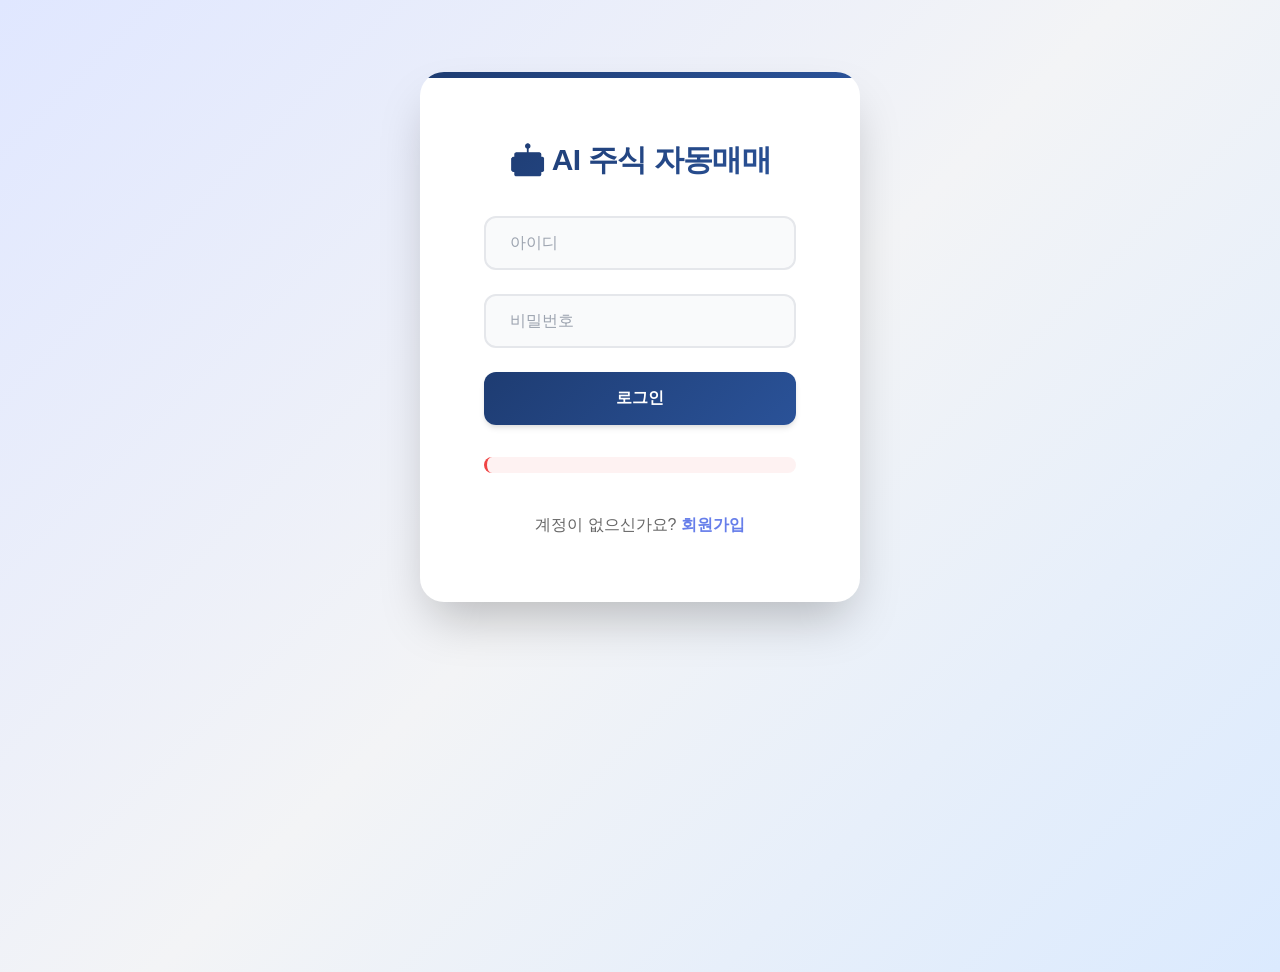
==== commit 2cc8aa1e: "asdf" ====
--- a/frontend/index.html
+++ b/frontend/index.html
@@ -25,6 +25,9 @@
                 <input type="password" id="password" placeholder="비밀번호" autocomplete="current-password">
                 <button onclick="login()">로그인</button>
                 <div id="loginError" class="error-message"></div>
+                <div style="text-align: center; margin-top: 15px;">
+                    <p style="color: #666;">계정이 없으신가요? <a href="user_settings.html" style="color: #667eea; text-decoration: none; font-weight: 600;">회원가입</a></p>
+                </div>
             </div>
         </div>
     </div>
@@ -34,12 +37,15 @@
         <nav class="navbar">
             <h1>🤖 AI 주식 자동매매</h1>
             <div class="nav-buttons">
-                <button onclick="showTab('dashboard')">대시보드</button>
+                <button onclick="showTab('dashboard')" class="active">대시보드</button>
                 <button onclick="showTab('trading')">매매</button>
                 <button onclick="showTab('recommendations')">추천 종목</button>
                 <button onclick="showTab('strategy')">전략 설정</button>
                 <button onclick="showTab('news')">뉴스</button>
                 <button onclick="showTab('other')">기타</button>
+                <a href="dart_analysis.html" class="nav-link-btn">📊 DART 분석</a>
+                <a href="strategy-config.html" class="nav-link-btn">⚙️ 전략 설정</a>
+                <a href="user_settings.html" class="nav-link-btn">👤 사용자 설정</a>
                 <button onclick="logout()">로그아웃</button>
             </div>
         </nav>
